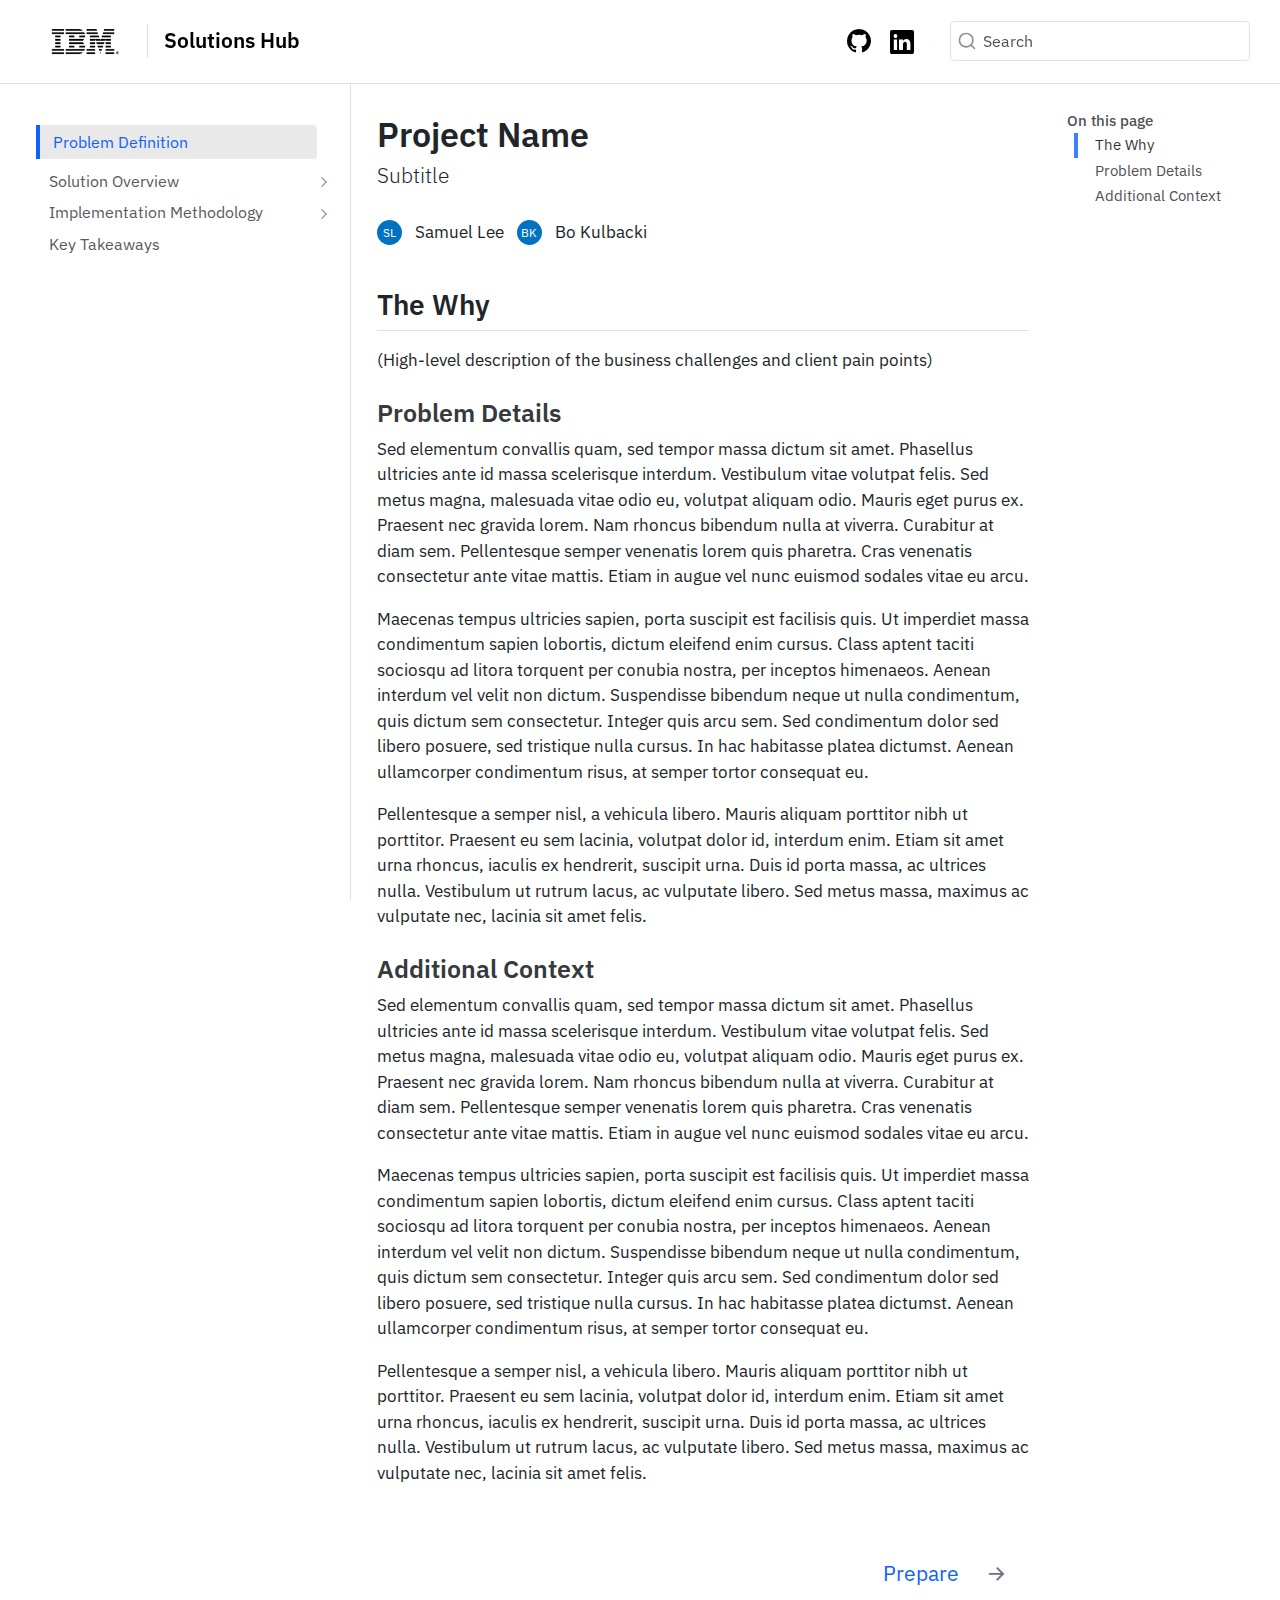
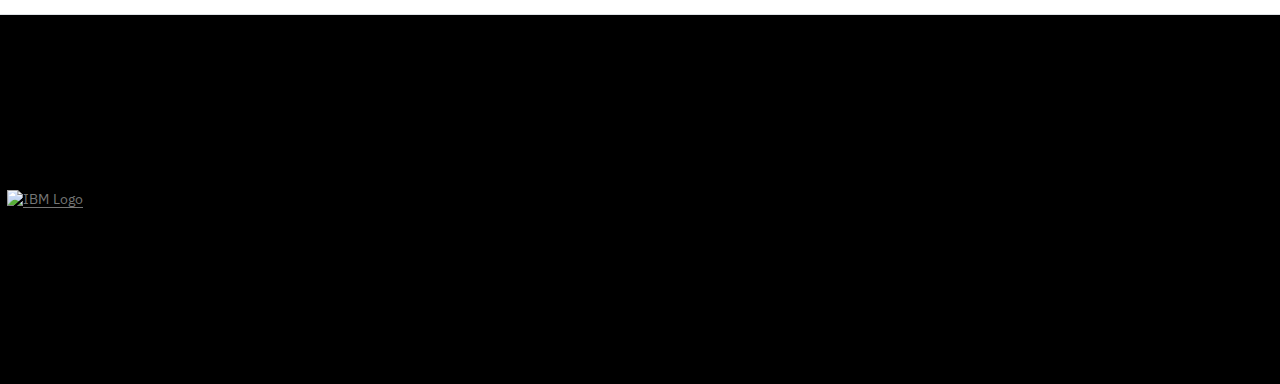
==== index.html @ 77ee931d "Initialize gh-pages" ====
<!DOCTYPE html>
<html xmlns="http://www.w3.org/1999/xhtml" lang="en" xml:lang="en"><head>

<meta charset="utf-8">
<meta name="generator" content="quarto-1.6.40">

<meta name="viewport" content="width=device-width, initial-scale=1.0, user-scalable=yes">


<title>Project Name – Solutions Hub</title>
<style>
code{white-space: pre-wrap;}
span.smallcaps{font-variant: small-caps;}
div.columns{display: flex; gap: min(4vw, 1.5em);}
div.column{flex: auto; overflow-x: auto;}
div.hanging-indent{margin-left: 1.5em; text-indent: -1.5em;}
ul.task-list{list-style: none;}
ul.task-list li input[type="checkbox"] {
  width: 0.8em;
  margin: 0 0.8em 0.2em -1em; /* quarto-specific, see https://github.com/quarto-dev/quarto-cli/issues/4556 */ 
  vertical-align: middle;
}
</style>


<script src="site_libs/quarto-nav/quarto-nav.js"></script>
<script src="site_libs/clipboard/clipboard.min.js"></script>
<script src="site_libs/quarto-search/autocomplete.umd.js"></script>
<script src="site_libs/quarto-search/fuse.min.js"></script>
<script src="site_libs/quarto-search/quarto-search.js"></script>
<meta name="quarto:offset" content="./">
<link href="./src/solution_overview/prepare.html" rel="next">
<link href="./images/bee.png" rel="icon" type="image/png">
<script src="site_libs/quarto-html/quarto.js"></script>
<script src="site_libs/quarto-html/popper.min.js"></script>
<script src="site_libs/quarto-html/tippy.umd.min.js"></script>
<script src="site_libs/quarto-html/anchor.min.js"></script>
<link href="site_libs/quarto-html/tippy.css" rel="stylesheet">
<link href="site_libs/quarto-html/quarto-syntax-highlighting-549806ee2085284f45b00abea8c6df48.css" rel="stylesheet" id="quarto-text-highlighting-styles">
<script src="site_libs/bootstrap/bootstrap.min.js"></script>
<link href="site_libs/bootstrap/bootstrap-icons.css" rel="stylesheet">
<link href="site_libs/bootstrap/bootstrap-24af2020e4147f07069e9e2e115d4586.min.css" rel="stylesheet" append-hash="true" id="quarto-bootstrap" data-mode="light">
<script id="quarto-search-options" type="application/json">{
  "location": "navbar",
  "copy-button": false,
  "collapse-after": 3,
  "panel-placement": "end",
  "type": "textbox",
  "limit": 50,
  "keyboard-shortcut": [
    "f",
    "/",
    "s"
  ],
  "show-item-context": true,
  "language": {
    "search-no-results-text": "No results",
    "search-matching-documents-text": "matching documents",
    "search-copy-link-title": "Copy link to search",
    "search-hide-matches-text": "Hide additional matches",
    "search-more-match-text": "more match in this document",
    "search-more-matches-text": "more matches in this document",
    "search-clear-button-title": "Clear",
    "search-text-placeholder": "Search",
    "search-detached-cancel-button-title": "Cancel",
    "search-submit-button-title": "Submit",
    "search-label": "Search"
  }
}</script>


</head>

<body class="nav-sidebar docked nav-fixed">

<div id="quarto-search-results"></div>
  <header id="quarto-header" class="headroom fixed-top">
    <nav class="navbar navbar-expand-lg " data-bs-theme="dark">
      <div class="navbar-container container-fluid">
      <div class="navbar-brand-container mx-auto">
    <a href="./index.html" class="navbar-brand navbar-brand-logo">
    <img src="./images/IBMlogo.png" alt="" class="navbar-logo">
    </a>
    <a class="navbar-brand" href="./index.html">
    <span class="navbar-title">Solutions Hub</span>
    </a>
  </div>
            <div id="quarto-search" class="" title="Search"></div>
          <button class="navbar-toggler" type="button" data-bs-toggle="collapse" data-bs-target="#navbarCollapse" aria-controls="navbarCollapse" role="menu" aria-expanded="false" aria-label="Toggle navigation" onclick="if (window.quartoToggleHeadroom) { window.quartoToggleHeadroom(); }">
  <span class="navbar-toggler-icon"></span>
</button>
          <div class="collapse navbar-collapse" id="navbarCollapse">
            <ul class="navbar-nav navbar-nav-scroll ms-auto">
  <li class="nav-item compact">
    <a class="nav-link" href="https://github.com/ibm-client-engineering"> <i class="bi bi-github" role="img">
</i> 
<span class="menu-text"></span></a>
  </li>  
  <li class="nav-item dropdown ">
    <a class="nav-link dropdown-toggle" href="#" id="nav-menu-bi-linkedin" role="link" data-bs-toggle="dropdown" aria-expanded="false">
      <i class="bi bi-linkedin" role="img">
</i> 
 <span class="menu-text"></span>
    </a>
    <ul class="dropdown-menu dropdown-menu-end" aria-labelledby="nav-menu-bi-linkedin">    
        <li>
    <a class="dropdown-item" href="http://linkedin.com/post">
 <span class="dropdown-text">Share on your LinkedIn</span></a>
  </li>  
        <li>
    <a class="dropdown-item" href="https://www.linkedin.com/company/ibm/">
 <span class="dropdown-text">IBM LinkedIn</span></a>
  </li>  
    </ul>
  </li>
</ul>
          </div> <!-- /navcollapse -->
            <div class="quarto-navbar-tools">
</div>
      </div> <!-- /container-fluid -->
    </nav>
  <nav class="quarto-secondary-nav">
    <div class="container-fluid d-flex">
      <button type="button" class="quarto-btn-toggle btn" data-bs-toggle="collapse" role="button" data-bs-target=".quarto-sidebar-collapse-item" aria-controls="quarto-sidebar" aria-expanded="false" aria-label="Toggle sidebar navigation" onclick="if (window.quartoToggleHeadroom) { window.quartoToggleHeadroom(); }">
        <i class="bi bi-layout-text-sidebar-reverse"></i>
      </button>
        <nav class="quarto-page-breadcrumbs" aria-label="breadcrumb"><ol class="breadcrumb"><li class="breadcrumb-item"><a href="./index.html">Problem Definition</a></li></ol></nav>
        <a class="flex-grow-1" role="navigation" data-bs-toggle="collapse" data-bs-target=".quarto-sidebar-collapse-item" aria-controls="quarto-sidebar" aria-expanded="false" aria-label="Toggle sidebar navigation" onclick="if (window.quartoToggleHeadroom) { window.quartoToggleHeadroom(); }">      
        </a>
    </div>
  </nav>
</header>
<!-- content -->
<div id="quarto-content" class="quarto-container page-columns page-rows-contents page-layout-article page-navbar">
<!-- sidebar -->
  <nav id="quarto-sidebar" class="sidebar collapse collapse-horizontal quarto-sidebar-collapse-item sidebar-navigation docked overflow-auto">
    <div class="sidebar-menu-container"> 
    <ul class="list-unstyled mt-1">
        <li class="sidebar-item">
  <div class="sidebar-item-container"> 
  <a href="./index.html" class="sidebar-item-text sidebar-link active">
 <span class="menu-text">Problem Definition</span></a>
  </div>
</li>
        <li class="sidebar-item sidebar-item-section">
      <div class="sidebar-item-container"> 
            <a class="sidebar-item-text sidebar-link text-start collapsed" data-bs-toggle="collapse" data-bs-target="#quarto-sidebar-section-1" role="navigation" aria-expanded="false">
 <span class="menu-text">Solution Overview</span></a>
          <a class="sidebar-item-toggle text-start collapsed" data-bs-toggle="collapse" data-bs-target="#quarto-sidebar-section-1" role="navigation" aria-expanded="false" aria-label="Toggle section">
            <i class="bi bi-chevron-right ms-2"></i>
          </a> 
      </div>
      <ul id="quarto-sidebar-section-1" class="collapse list-unstyled sidebar-section depth1 ">  
          <li class="sidebar-item">
  <div class="sidebar-item-container"> 
  <a href="./src/solution_overview/prepare.html" class="sidebar-item-text sidebar-link">
 <span class="menu-text">Prepare</span></a>
  </div>
</li>
          <li class="sidebar-item">
  <div class="sidebar-item-container"> 
  <a href="./src/solution_overview/environment.html" class="sidebar-item-text sidebar-link">
 <span class="menu-text">Environment</span></a>
  </div>
</li>
          <li class="sidebar-item">
  <div class="sidebar-item-container"> 
  <a href="./src/solution_overview/troubleshooting.html" class="sidebar-item-text sidebar-link">
 <span class="menu-text">Troubleshooting</span></a>
  </div>
</li>
      </ul>
  </li>
        <li class="sidebar-item sidebar-item-section">
      <div class="sidebar-item-container"> 
            <a class="sidebar-item-text sidebar-link text-start collapsed" data-bs-toggle="collapse" data-bs-target="#quarto-sidebar-section-2" role="navigation" aria-expanded="false">
 <span class="menu-text">Implementation Methodology</span></a>
          <a class="sidebar-item-toggle text-start collapsed" data-bs-toggle="collapse" data-bs-target="#quarto-sidebar-section-2" role="navigation" aria-expanded="false" aria-label="Toggle section">
            <i class="bi bi-chevron-right ms-2"></i>
          </a> 
      </div>
      <ul id="quarto-sidebar-section-2" class="collapse list-unstyled sidebar-section depth1 ">  
          <li class="sidebar-item">
  <div class="sidebar-item-container"> 
  <a href="./src/implementation_methodology/stepone-imp.html" class="sidebar-item-text sidebar-link">
 <span class="menu-text">Step One</span></a>
  </div>
</li>
          <li class="sidebar-item">
  <div class="sidebar-item-container"> 
  <a href="./src/implementation_methodology/steptwo-imp.html" class="sidebar-item-text sidebar-link">
 <span class="menu-text">Step Two</span></a>
  </div>
</li>
          <li class="sidebar-item">
  <div class="sidebar-item-container"> 
  <a href="./src/implementation_methodology/stepthree-imp.html" class="sidebar-item-text sidebar-link">
 <span class="menu-text">Step Three</span></a>
  </div>
</li>
      </ul>
  </li>
        <li class="sidebar-item">
  <div class="sidebar-item-container"> 
  <a href="./src/key-takeaway.html" class="sidebar-item-text sidebar-link">
 <span class="menu-text">Key Takeaways</span></a>
  </div>
</li>
    </ul>
    </div>
</nav>
<div id="quarto-sidebar-glass" class="quarto-sidebar-collapse-item" data-bs-toggle="collapse" data-bs-target=".quarto-sidebar-collapse-item"></div>
<!-- margin-sidebar -->
    <div id="quarto-margin-sidebar" class="sidebar margin-sidebar">
        <nav id="TOC" role="doc-toc" class="toc-active">
    <h2 id="toc-title">On this page</h2>
   
  <ul>
  <li><a href="#the-why" id="toc-the-why" class="nav-link active" data-scroll-target="#the-why">The Why</a>
  <ul class="collapse">
  <li><a href="#problem-details" id="toc-problem-details" class="nav-link" data-scroll-target="#problem-details">Problem Details</a></li>
  <li><a href="#additional-context" id="toc-additional-context" class="nav-link" data-scroll-target="#additional-context">Additional Context</a></li>
  </ul></li>
  </ul>
</nav>
    </div>
<!-- main -->
<main class="content" id="quarto-document-content">

<header id="title-block-header" class="quarto-title-block default">
<div class="quarto-title">
<h1 class="title">Project Name</h1>
<p class="subtitle lead">Subtitle</p>
</div>



<div class="quarto-title-meta">

    
  
    
  </div>
  


</header>


<span class="dot">SL</span>  Samuel Lee 
<span class="dot">BK</span>  Bo Kulbacki 
<p><br></p>
<section id="the-why" class="level2">
<h2 class="anchored" data-anchor-id="the-why">The Why</h2>
<p>(High-level description of the business challenges and client pain points)</p>
<section id="problem-details" class="level3">
<h3 class="anchored" data-anchor-id="problem-details">Problem Details</h3>
<p>Sed elementum convallis quam, sed tempor massa dictum sit amet. Phasellus ultricies ante id massa scelerisque interdum. Vestibulum vitae volutpat felis. Sed metus magna, malesuada vitae odio eu, volutpat aliquam odio. Mauris eget purus ex. Praesent nec gravida lorem. Nam rhoncus bibendum nulla at viverra. Curabitur at diam sem. Pellentesque semper venenatis lorem quis pharetra. Cras venenatis consectetur ante vitae mattis. Etiam in augue vel nunc euismod sodales vitae eu arcu.</p>
<p>Maecenas tempus ultricies sapien, porta suscipit est facilisis quis. Ut imperdiet massa condimentum sapien lobortis, dictum eleifend enim cursus. Class aptent taciti sociosqu ad litora torquent per conubia nostra, per inceptos himenaeos. Aenean interdum vel velit non dictum. Suspendisse bibendum neque ut nulla condimentum, quis dictum sem consectetur. Integer quis arcu sem. Sed condimentum dolor sed libero posuere, sed tristique nulla cursus. In hac habitasse platea dictumst. Aenean ullamcorper condimentum risus, at semper tortor consequat eu.</p>
<p>Pellentesque a semper nisl, a vehicula libero. Mauris aliquam porttitor nibh ut porttitor. Praesent eu sem lacinia, volutpat dolor id, interdum enim. Etiam sit amet urna rhoncus, iaculis ex hendrerit, suscipit urna. Duis id porta massa, ac ultrices nulla. Vestibulum ut rutrum lacus, ac vulputate libero. Sed metus massa, maximus ac vulputate nec, lacinia sit amet felis.</p>
</section>
<section id="additional-context" class="level3">
<h3 class="anchored" data-anchor-id="additional-context">Additional Context</h3>
<p>Sed elementum convallis quam, sed tempor massa dictum sit amet. Phasellus ultricies ante id massa scelerisque interdum. Vestibulum vitae volutpat felis. Sed metus magna, malesuada vitae odio eu, volutpat aliquam odio. Mauris eget purus ex. Praesent nec gravida lorem. Nam rhoncus bibendum nulla at viverra. Curabitur at diam sem. Pellentesque semper venenatis lorem quis pharetra. Cras venenatis consectetur ante vitae mattis. Etiam in augue vel nunc euismod sodales vitae eu arcu.</p>
<p>Maecenas tempus ultricies sapien, porta suscipit est facilisis quis. Ut imperdiet massa condimentum sapien lobortis, dictum eleifend enim cursus. Class aptent taciti sociosqu ad litora torquent per conubia nostra, per inceptos himenaeos. Aenean interdum vel velit non dictum. Suspendisse bibendum neque ut nulla condimentum, quis dictum sem consectetur. Integer quis arcu sem. Sed condimentum dolor sed libero posuere, sed tristique nulla cursus. In hac habitasse platea dictumst. Aenean ullamcorper condimentum risus, at semper tortor consequat eu.</p>
<p>Pellentesque a semper nisl, a vehicula libero. Mauris aliquam porttitor nibh ut porttitor. Praesent eu sem lacinia, volutpat dolor id, interdum enim. Etiam sit amet urna rhoncus, iaculis ex hendrerit, suscipit urna. Duis id porta massa, ac ultrices nulla. Vestibulum ut rutrum lacus, ac vulputate libero. Sed metus massa, maximus ac vulputate nec, lacinia sit amet felis.</p>


</section>
</section>

</main> <!-- /main -->
<script id="quarto-html-after-body" type="application/javascript">
window.document.addEventListener("DOMContentLoaded", function (event) {
  const toggleBodyColorMode = (bsSheetEl) => {
    const mode = bsSheetEl.getAttribute("data-mode");
    const bodyEl = window.document.querySelector("body");
    if (mode === "dark") {
      bodyEl.classList.add("quarto-dark");
      bodyEl.classList.remove("quarto-light");
    } else {
      bodyEl.classList.add("quarto-light");
      bodyEl.classList.remove("quarto-dark");
    }
  }
  const toggleBodyColorPrimary = () => {
    const bsSheetEl = window.document.querySelector("link#quarto-bootstrap");
    if (bsSheetEl) {
      toggleBodyColorMode(bsSheetEl);
    }
  }
  toggleBodyColorPrimary();  
  const icon = "";
  const anchorJS = new window.AnchorJS();
  anchorJS.options = {
    placement: 'right',
    icon: icon
  };
  anchorJS.add('.anchored');
  const isCodeAnnotation = (el) => {
    for (const clz of el.classList) {
      if (clz.startsWith('code-annotation-')) {                     
        return true;
      }
    }
    return false;
  }
  const onCopySuccess = function(e) {
    // button target
    const button = e.trigger;
    // don't keep focus
    button.blur();
    // flash "checked"
    button.classList.add('code-copy-button-checked');
    var currentTitle = button.getAttribute("title");
    button.setAttribute("title", "Copied!");
    let tooltip;
    if (window.bootstrap) {
      button.setAttribute("data-bs-toggle", "tooltip");
      button.setAttribute("data-bs-placement", "left");
      button.setAttribute("data-bs-title", "Copied!");
      tooltip = new bootstrap.Tooltip(button, 
        { trigger: "manual", 
          customClass: "code-copy-button-tooltip",
          offset: [0, -8]});
      tooltip.show();    
    }
    setTimeout(function() {
      if (tooltip) {
        tooltip.hide();
        button.removeAttribute("data-bs-title");
        button.removeAttribute("data-bs-toggle");
        button.removeAttribute("data-bs-placement");
      }
      button.setAttribute("title", currentTitle);
      button.classList.remove('code-copy-button-checked');
    }, 1000);
    // clear code selection
    e.clearSelection();
  }
  const getTextToCopy = function(trigger) {
      const codeEl = trigger.previousElementSibling.cloneNode(true);
      for (const childEl of codeEl.children) {
        if (isCodeAnnotation(childEl)) {
          childEl.remove();
        }
      }
      return codeEl.innerText;
  }
  const clipboard = new window.ClipboardJS('.code-copy-button:not([data-in-quarto-modal])', {
    text: getTextToCopy
  });
  clipboard.on('success', onCopySuccess);
  if (window.document.getElementById('quarto-embedded-source-code-modal')) {
    const clipboardModal = new window.ClipboardJS('.code-copy-button[data-in-quarto-modal]', {
      text: getTextToCopy,
      container: window.document.getElementById('quarto-embedded-source-code-modal')
    });
    clipboardModal.on('success', onCopySuccess);
  }
    var localhostRegex = new RegExp(/^(?:http|https):\/\/localhost\:?[0-9]*\//);
    var mailtoRegex = new RegExp(/^mailto:/);
      var filterRegex = new RegExp("https:\/\/ibm-client-engineering\.github\.io\/solution-template-quarto\/");
    var isInternal = (href) => {
        return filterRegex.test(href) || localhostRegex.test(href) || mailtoRegex.test(href);
    }
    // Inspect non-navigation links and adorn them if external
 	var links = window.document.querySelectorAll('a[href]:not(.nav-link):not(.navbar-brand):not(.toc-action):not(.sidebar-link):not(.sidebar-item-toggle):not(.pagination-link):not(.no-external):not([aria-hidden]):not(.dropdown-item):not(.quarto-navigation-tool):not(.about-link)');
    for (var i=0; i<links.length; i++) {
      const link = links[i];
      if (!isInternal(link.href)) {
        // undo the damage that might have been done by quarto-nav.js in the case of
        // links that we want to consider external
        if (link.dataset.originalHref !== undefined) {
          link.href = link.dataset.originalHref;
        }
      }
    }
  function tippyHover(el, contentFn, onTriggerFn, onUntriggerFn) {
    const config = {
      allowHTML: true,
      maxWidth: 500,
      delay: 100,
      arrow: false,
      appendTo: function(el) {
          return el.parentElement;
      },
      interactive: true,
      interactiveBorder: 10,
      theme: 'quarto',
      placement: 'bottom-start',
    };
    if (contentFn) {
      config.content = contentFn;
    }
    if (onTriggerFn) {
      config.onTrigger = onTriggerFn;
    }
    if (onUntriggerFn) {
      config.onUntrigger = onUntriggerFn;
    }
    window.tippy(el, config); 
  }
  const noterefs = window.document.querySelectorAll('a[role="doc-noteref"]');
  for (var i=0; i<noterefs.length; i++) {
    const ref = noterefs[i];
    tippyHover(ref, function() {
      // use id or data attribute instead here
      let href = ref.getAttribute('data-footnote-href') || ref.getAttribute('href');
      try { href = new URL(href).hash; } catch {}
      const id = href.replace(/^#\/?/, "");
      const note = window.document.getElementById(id);
      if (note) {
        return note.innerHTML;
      } else {
        return "";
      }
    });
  }
  const xrefs = window.document.querySelectorAll('a.quarto-xref');
  const processXRef = (id, note) => {
    // Strip column container classes
    const stripColumnClz = (el) => {
      el.classList.remove("page-full", "page-columns");
      if (el.children) {
        for (const child of el.children) {
          stripColumnClz(child);
        }
      }
    }
    stripColumnClz(note)
    if (id === null || id.startsWith('sec-')) {
      // Special case sections, only their first couple elements
      const container = document.createElement("div");
      if (note.children && note.children.length > 2) {
        container.appendChild(note.children[0].cloneNode(true));
        for (let i = 1; i < note.children.length; i++) {
          const child = note.children[i];
          if (child.tagName === "P" && child.innerText === "") {
            continue;
          } else {
            container.appendChild(child.cloneNode(true));
            break;
          }
        }
        if (window.Quarto?.typesetMath) {
          window.Quarto.typesetMath(container);
        }
        return container.innerHTML
      } else {
        if (window.Quarto?.typesetMath) {
          window.Quarto.typesetMath(note);
        }
        return note.innerHTML;
      }
    } else {
      // Remove any anchor links if they are present
      const anchorLink = note.querySelector('a.anchorjs-link');
      if (anchorLink) {
        anchorLink.remove();
      }
      if (window.Quarto?.typesetMath) {
        window.Quarto.typesetMath(note);
      }
      if (note.classList.contains("callout")) {
        return note.outerHTML;
      } else {
        return note.innerHTML;
      }
    }
  }
  for (var i=0; i<xrefs.length; i++) {
    const xref = xrefs[i];
    tippyHover(xref, undefined, function(instance) {
      instance.disable();
      let url = xref.getAttribute('href');
      let hash = undefined; 
      if (url.startsWith('#')) {
        hash = url;
      } else {
        try { hash = new URL(url).hash; } catch {}
      }
      if (hash) {
        const id = hash.replace(/^#\/?/, "");
        const note = window.document.getElementById(id);
        if (note !== null) {
          try {
            const html = processXRef(id, note.cloneNode(true));
            instance.setContent(html);
          } finally {
            instance.enable();
            instance.show();
          }
        } else {
          // See if we can fetch this
          fetch(url.split('#')[0])
          .then(res => res.text())
          .then(html => {
            const parser = new DOMParser();
            const htmlDoc = parser.parseFromString(html, "text/html");
            const note = htmlDoc.getElementById(id);
            if (note !== null) {
              const html = processXRef(id, note);
              instance.setContent(html);
            } 
          }).finally(() => {
            instance.enable();
            instance.show();
          });
        }
      } else {
        // See if we can fetch a full url (with no hash to target)
        // This is a special case and we should probably do some content thinning / targeting
        fetch(url)
        .then(res => res.text())
        .then(html => {
          const parser = new DOMParser();
          const htmlDoc = parser.parseFromString(html, "text/html");
          const note = htmlDoc.querySelector('main.content');
          if (note !== null) {
            // This should only happen for chapter cross references
            // (since there is no id in the URL)
            // remove the first header
            if (note.children.length > 0 && note.children[0].tagName === "HEADER") {
              note.children[0].remove();
            }
            const html = processXRef(null, note);
            instance.setContent(html);
          } 
        }).finally(() => {
          instance.enable();
          instance.show();
        });
      }
    }, function(instance) {
    });
  }
      let selectedAnnoteEl;
      const selectorForAnnotation = ( cell, annotation) => {
        let cellAttr = 'data-code-cell="' + cell + '"';
        let lineAttr = 'data-code-annotation="' +  annotation + '"';
        const selector = 'span[' + cellAttr + '][' + lineAttr + ']';
        return selector;
      }
      const selectCodeLines = (annoteEl) => {
        const doc = window.document;
        const targetCell = annoteEl.getAttribute("data-target-cell");
        const targetAnnotation = annoteEl.getAttribute("data-target-annotation");
        const annoteSpan = window.document.querySelector(selectorForAnnotation(targetCell, targetAnnotation));
        const lines = annoteSpan.getAttribute("data-code-lines").split(",");
        const lineIds = lines.map((line) => {
          return targetCell + "-" + line;
        })
        let top = null;
        let height = null;
        let parent = null;
        if (lineIds.length > 0) {
            //compute the position of the single el (top and bottom and make a div)
            const el = window.document.getElementById(lineIds[0]);
            top = el.offsetTop;
            height = el.offsetHeight;
            parent = el.parentElement.parentElement;
          if (lineIds.length > 1) {
            const lastEl = window.document.getElementById(lineIds[lineIds.length - 1]);
            const bottom = lastEl.offsetTop + lastEl.offsetHeight;
            height = bottom - top;
          }
          if (top !== null && height !== null && parent !== null) {
            // cook up a div (if necessary) and position it 
            let div = window.document.getElementById("code-annotation-line-highlight");
            if (div === null) {
              div = window.document.createElement("div");
              div.setAttribute("id", "code-annotation-line-highlight");
              div.style.position = 'absolute';
              parent.appendChild(div);
            }
            div.style.top = top - 2 + "px";
            div.style.height = height + 4 + "px";
            div.style.left = 0;
            let gutterDiv = window.document.getElementById("code-annotation-line-highlight-gutter");
            if (gutterDiv === null) {
              gutterDiv = window.document.createElement("div");
              gutterDiv.setAttribute("id", "code-annotation-line-highlight-gutter");
              gutterDiv.style.position = 'absolute';
              const codeCell = window.document.getElementById(targetCell);
              const gutter = codeCell.querySelector('.code-annotation-gutter');
              gutter.appendChild(gutterDiv);
            }
            gutterDiv.style.top = top - 2 + "px";
            gutterDiv.style.height = height + 4 + "px";
          }
          selectedAnnoteEl = annoteEl;
        }
      };
      const unselectCodeLines = () => {
        const elementsIds = ["code-annotation-line-highlight", "code-annotation-line-highlight-gutter"];
        elementsIds.forEach((elId) => {
          const div = window.document.getElementById(elId);
          if (div) {
            div.remove();
          }
        });
        selectedAnnoteEl = undefined;
      };
        // Handle positioning of the toggle
    window.addEventListener(
      "resize",
      throttle(() => {
        elRect = undefined;
        if (selectedAnnoteEl) {
          selectCodeLines(selectedAnnoteEl);
        }
      }, 10)
    );
    function throttle(fn, ms) {
    let throttle = false;
    let timer;
      return (...args) => {
        if(!throttle) { // first call gets through
            fn.apply(this, args);
            throttle = true;
        } else { // all the others get throttled
            if(timer) clearTimeout(timer); // cancel #2
            timer = setTimeout(() => {
              fn.apply(this, args);
              timer = throttle = false;
            }, ms);
        }
      };
    }
      // Attach click handler to the DT
      const annoteDls = window.document.querySelectorAll('dt[data-target-cell]');
      for (const annoteDlNode of annoteDls) {
        annoteDlNode.addEventListener('click', (event) => {
          const clickedEl = event.target;
          if (clickedEl !== selectedAnnoteEl) {
            unselectCodeLines();
            const activeEl = window.document.querySelector('dt[data-target-cell].code-annotation-active');
            if (activeEl) {
              activeEl.classList.remove('code-annotation-active');
            }
            selectCodeLines(clickedEl);
            clickedEl.classList.add('code-annotation-active');
          } else {
            // Unselect the line
            unselectCodeLines();
            clickedEl.classList.remove('code-annotation-active');
          }
        });
      }
  const findCites = (el) => {
    const parentEl = el.parentElement;
    if (parentEl) {
      const cites = parentEl.dataset.cites;
      if (cites) {
        return {
          el,
          cites: cites.split(' ')
        };
      } else {
        return findCites(el.parentElement)
      }
    } else {
      return undefined;
    }
  };
  var bibliorefs = window.document.querySelectorAll('a[role="doc-biblioref"]');
  for (var i=0; i<bibliorefs.length; i++) {
    const ref = bibliorefs[i];
    const citeInfo = findCites(ref);
    if (citeInfo) {
      tippyHover(citeInfo.el, function() {
        var popup = window.document.createElement('div');
        citeInfo.cites.forEach(function(cite) {
          var citeDiv = window.document.createElement('div');
          citeDiv.classList.add('hanging-indent');
          citeDiv.classList.add('csl-entry');
          var biblioDiv = window.document.getElementById('ref-' + cite);
          if (biblioDiv) {
            citeDiv.innerHTML = biblioDiv.innerHTML;
          }
          popup.appendChild(citeDiv);
        });
        return popup.innerHTML;
      });
    }
  }
});
</script>
<nav class="page-navigation">
  <div class="nav-page nav-page-previous">
  </div>
  <div class="nav-page nav-page-next">
      <a href="./src/solution_overview/prepare.html" class="pagination-link" aria-label="Prepare">
        <span class="nav-page-text">Prepare</span> <i class="bi bi-arrow-right-short"></i>
      </a>
  </div>
</nav>
</div> <!-- /content -->
<footer class="footer">
  <div class="nav-footer">
    <div class="nav-footer-left">
<div class="listitem">
<a href="https://ibm.com" rel="noopener noreferrer" class="footerLogo"><img src="https://www.ibm.com/brand/experience-guides/developer/8f4e3cc2b5d52354a6d43c8edba1e3c9/02_8-bar-reverse.svg" alt="IBM Logo" class="footer__logo themedComponent_node_modules-@docusaurus-theme-common-lib-components-ThemedComponent-styles-module themedComponent--light_node_modules-@docusaurus-theme-common-lib-components-ThemedComponent-styles-module" width="250" height="250"></a>
</div>
</div>   
    <div class="nav-footer-center">
      &nbsp;
    </div>
    <div class="nav-footer-right">
      &nbsp;
    </div>
  </div>
</footer>




</body></html>
---- site_libs/quarto-html/tippy.css ----
.tippy-box[data-animation=fade][data-state=hidden]{opacity:0}[data-tippy-root]{max-width:calc(100vw - 10px)}.tippy-box{position:relative;background-color:#333;color:#fff;border-radius:4px;font-size:14px;line-height:1.4;white-space:normal;outline:0;transition-property:transform,visibility,opacity}.tippy-box[data-placement^=top]>.tippy-arrow{bottom:0}.tippy-box[data-placement^=top]>.tippy-arrow:before{bottom:-7px;left:0;border-width:8px 8px 0;border-top-color:initial;transform-origin:center top}.tippy-box[data-placement^=bottom]>.tippy-arrow{top:0}.tippy-box[data-placement^=bottom]>.tippy-arrow:before{top:-7px;left:0;border-width:0 8px 8px;border-bottom-color:initial;transform-origin:center bottom}.tippy-box[data-placement^=left]>.tippy-arrow{right:0}.tippy-box[data-placement^=left]>.tippy-arrow:before{border-width:8px 0 8px 8px;border-left-color:initial;right:-7px;transform-origin:center left}.tippy-box[data-placement^=right]>.tippy-arrow{left:0}.tippy-box[data-placement^=right]>.tippy-arrow:before{left:-7px;border-width:8px 8px 8px 0;border-right-color:initial;transform-origin:center right}.tippy-box[data-inertia][data-state=visible]{transition-timing-function:cubic-bezier(.54,1.5,.38,1.11)}.tippy-arrow{width:16px;height:16px;color:#333}.tippy-arrow:before{content:"";position:absolute;border-color:transparent;border-style:solid}.tippy-content{position:relative;padding:5px 9px;z-index:1}
---- site_libs/quarto-html/quarto-syntax-highlighting-549806ee2085284f45b00abea8c6df48.css ----
/* quarto syntax highlight colors */
:root {
  --quarto-hl-ot-color: #003B4F;
  --quarto-hl-at-color: #657422;
  --quarto-hl-ss-color: #20794D;
  --quarto-hl-an-color: #5E5E5E;
  --quarto-hl-fu-color: #4758AB;
  --quarto-hl-st-color: #20794D;
  --quarto-hl-cf-color: #003B4F;
  --quarto-hl-op-color: #5E5E5E;
  --quarto-hl-er-color: #AD0000;
  --quarto-hl-bn-color: #AD0000;
  --quarto-hl-al-color: #AD0000;
  --quarto-hl-va-color: #111111;
  --quarto-hl-bu-color: inherit;
  --quarto-hl-ex-color: inherit;
  --quarto-hl-pp-color: #AD0000;
  --quarto-hl-in-color: #5E5E5E;
  --quarto-hl-vs-color: #20794D;
  --quarto-hl-wa-color: #5E5E5E;
  --quarto-hl-do-color: #5E5E5E;
  --quarto-hl-im-color: #00769E;
  --quarto-hl-ch-color: #20794D;
  --quarto-hl-dt-color: #AD0000;
  --quarto-hl-fl-color: #AD0000;
  --quarto-hl-co-color: #5E5E5E;
  --quarto-hl-cv-color: #5E5E5E;
  --quarto-hl-cn-color: #8f5902;
  --quarto-hl-sc-color: #5E5E5E;
  --quarto-hl-dv-color: #AD0000;
  --quarto-hl-kw-color: #003B4F;
}

/* other quarto variables */
:root {
  --quarto-font-monospace: SFMono-Regular, Menlo, Monaco, Consolas, "Liberation Mono", "Courier New", monospace;
}

pre > code.sourceCode > span {
  color: #003B4F;
}

code span {
  color: #003B4F;
}

code.sourceCode > span {
  color: #003B4F;
}

div.sourceCode,
div.sourceCode pre.sourceCode {
  color: #003B4F;
}

code span.ot {
  color: #003B4F;
  font-style: inherit;
}

code span.at {
  color: #657422;
  font-style: inherit;
}

code span.ss {
  color: #20794D;
  font-style: inherit;
}

code span.an {
  color: #5E5E5E;
  font-style: inherit;
}

code span.fu {
  color: #4758AB;
  font-style: inherit;
}

code span.st {
  color: #20794D;
  font-style: inherit;
}

code span.cf {
  color: #003B4F;
  font-weight: bold;
  font-style: inherit;
}

code span.op {
  color: #5E5E5E;
  font-style: inherit;
}

code span.er {
  color: #AD0000;
  font-style: inherit;
}

code span.bn {
  color: #AD0000;
  font-style: inherit;
}

code span.al {
  color: #AD0000;
  font-style: inherit;
}

code span.va {
  color: #111111;
  font-style: inherit;
}

code span.bu {
  font-style: inherit;
}

code span.ex {
  font-style: inherit;
}

code span.pp {
  color: #AD0000;
  font-style: inherit;
}

code span.in {
  color: #5E5E5E;
  font-style: inherit;
}

code span.vs {
  color: #20794D;
  font-style: inherit;
}

code span.wa {
  color: #5E5E5E;
  font-style: italic;
}

code span.do {
  color: #5E5E5E;
  font-style: italic;
}

code span.im {
  color: #00769E;
  font-style: inherit;
}

code span.ch {
  color: #20794D;
  font-style: inherit;
}

code span.dt {
  color: #AD0000;
  font-style: inherit;
}

code span.fl {
  color: #AD0000;
  font-style: inherit;
}

code span.co {
  color: #5E5E5E;
  font-style: inherit;
}

code span.cv {
  color: #5E5E5E;
  font-style: italic;
}

code span.cn {
  color: #8f5902;
  font-style: inherit;
}

code span.sc {
  color: #5E5E5E;
  font-style: inherit;
}

code span.dv {
  color: #AD0000;
  font-style: inherit;
}

code span.kw {
  color: #003B4F;
  font-weight: bold;
  font-style: inherit;
}

.prevent-inlining {
  content: "</";
}

/*# sourceMappingURL=ae99138f4fbc2fb4c9f5e5cd69c22459.css.map */
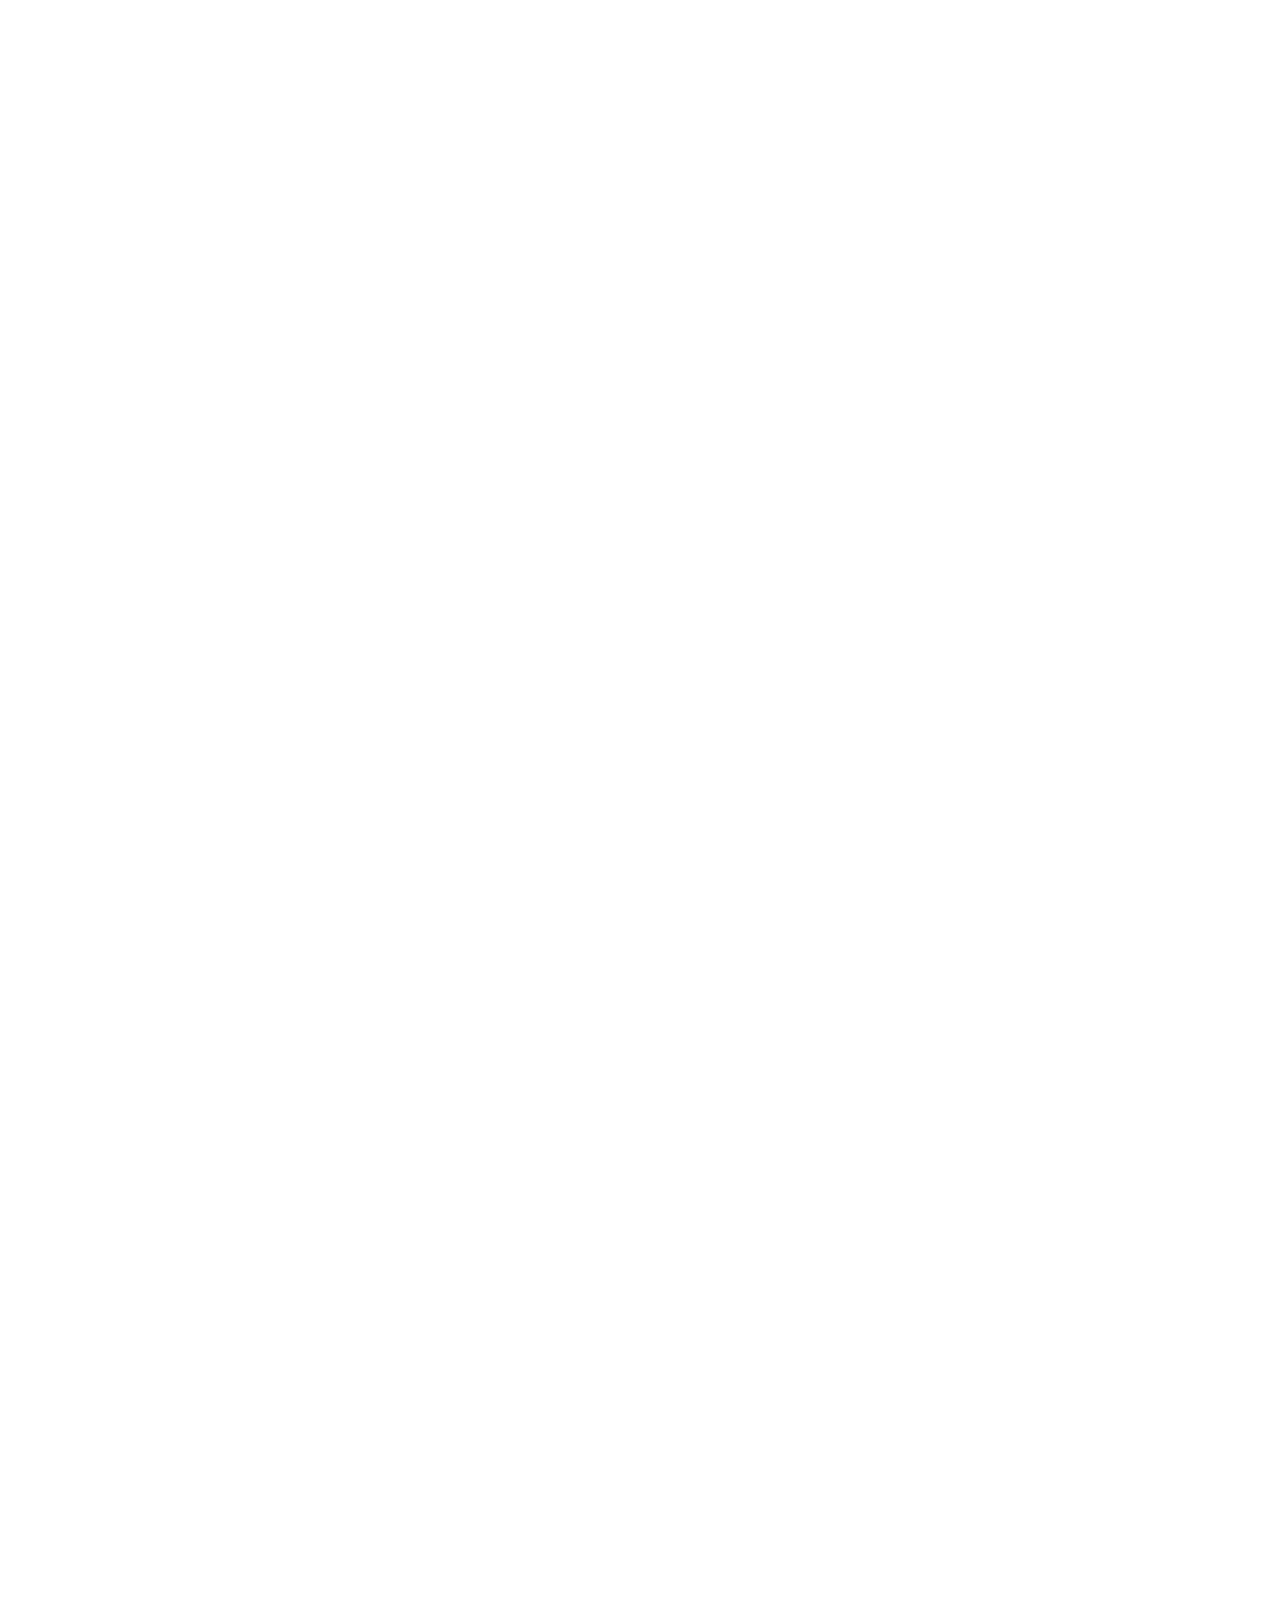
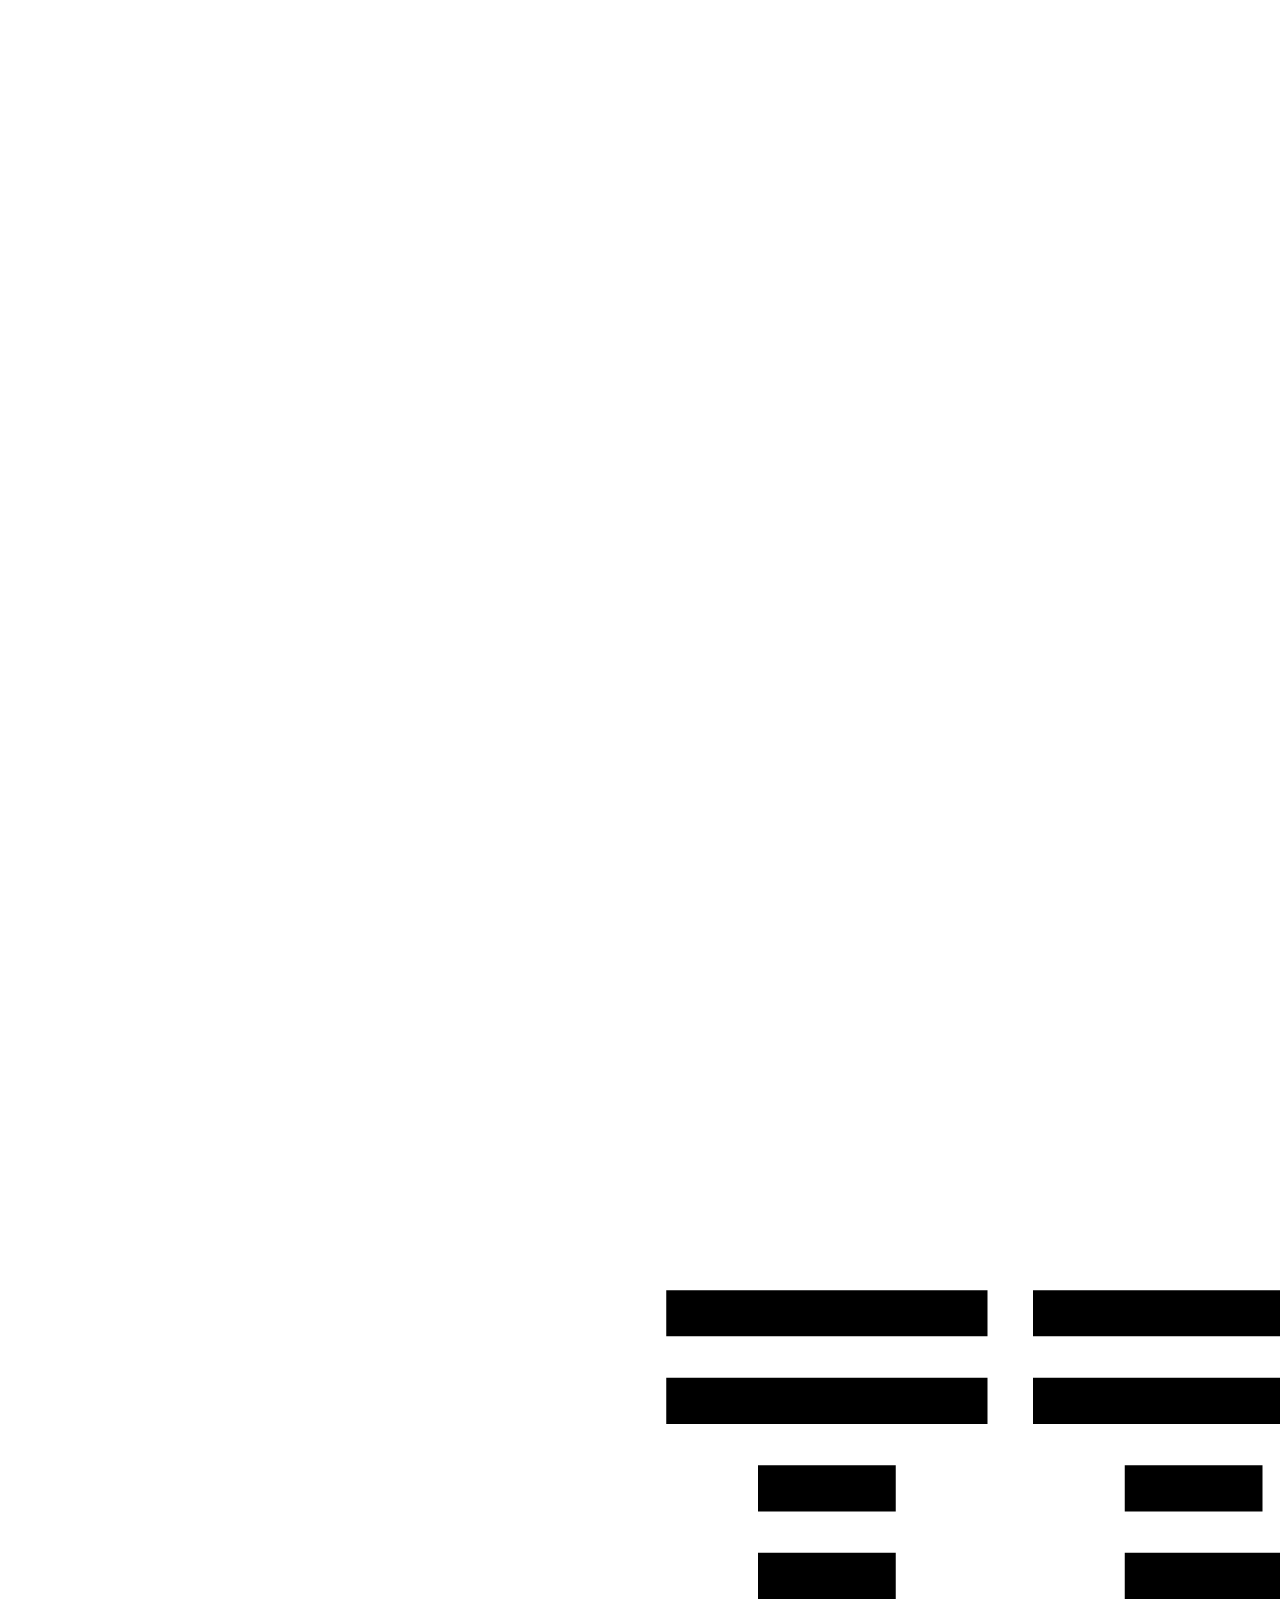
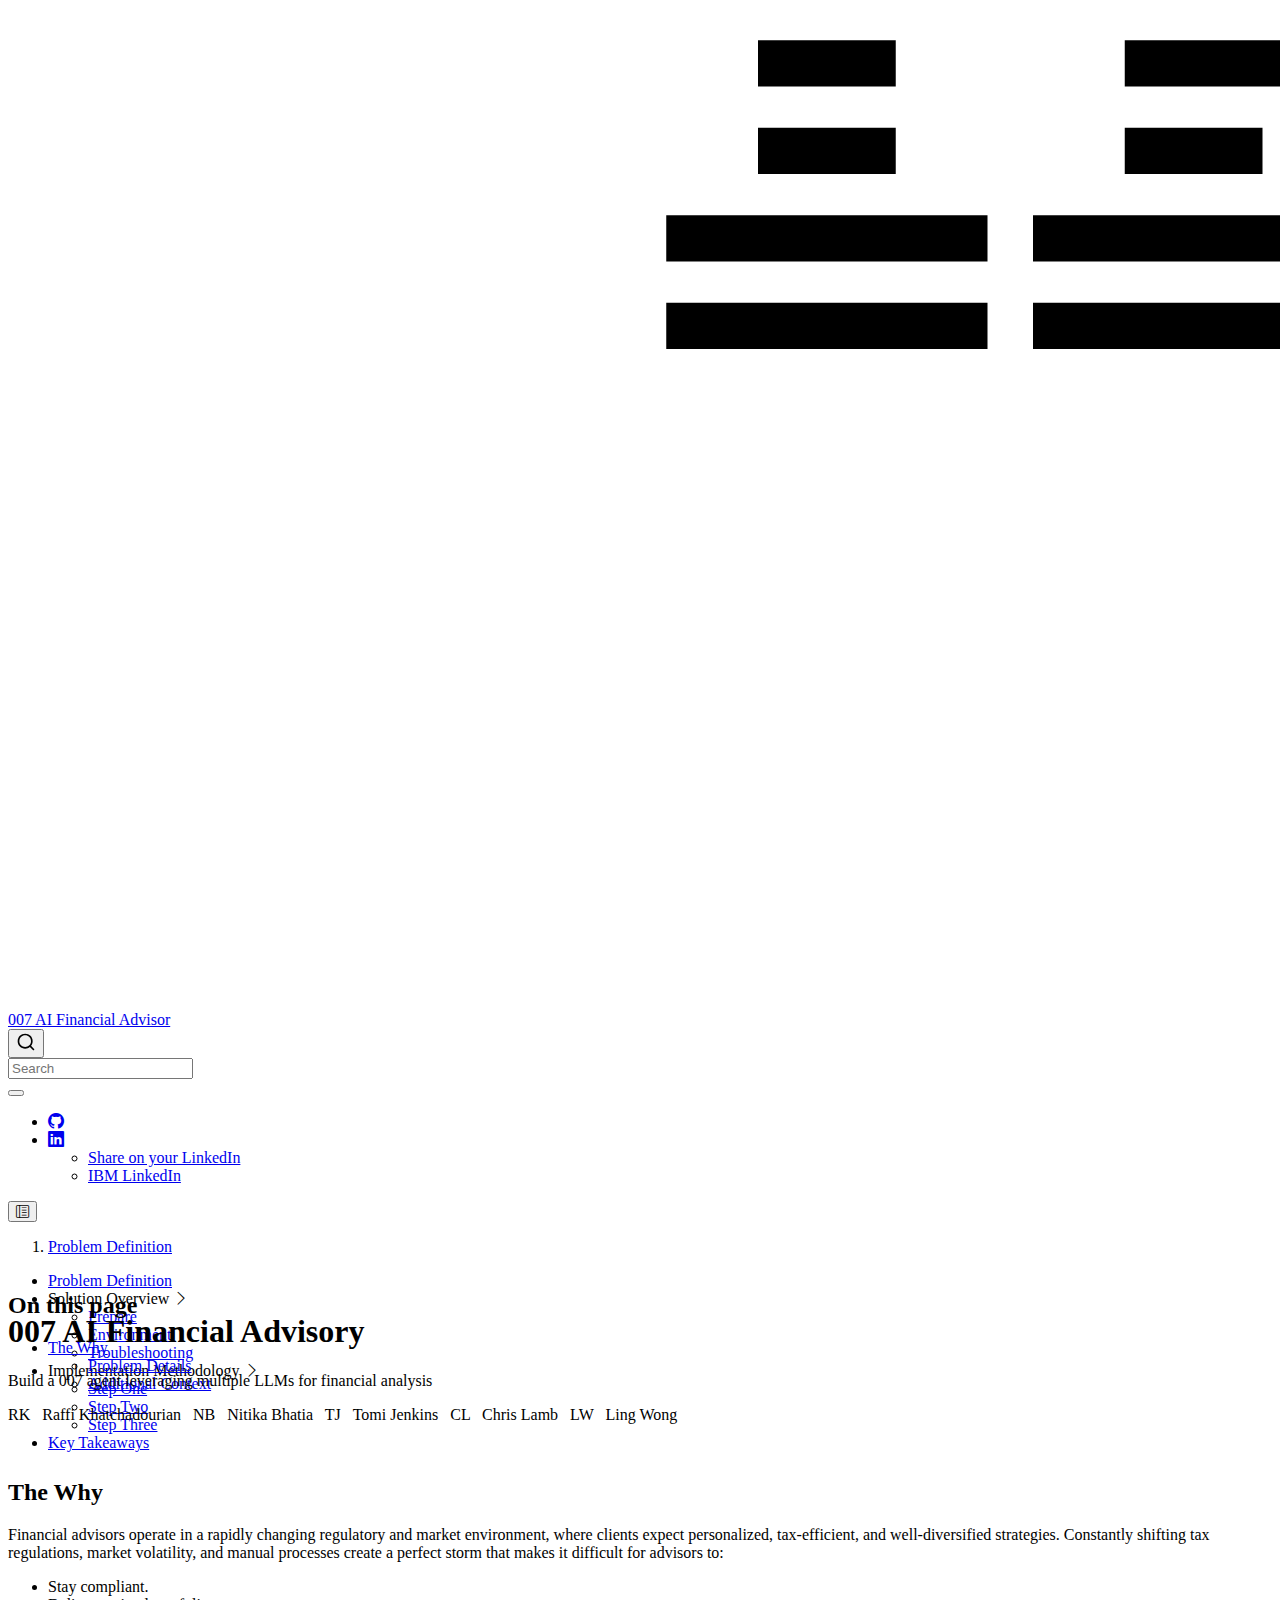
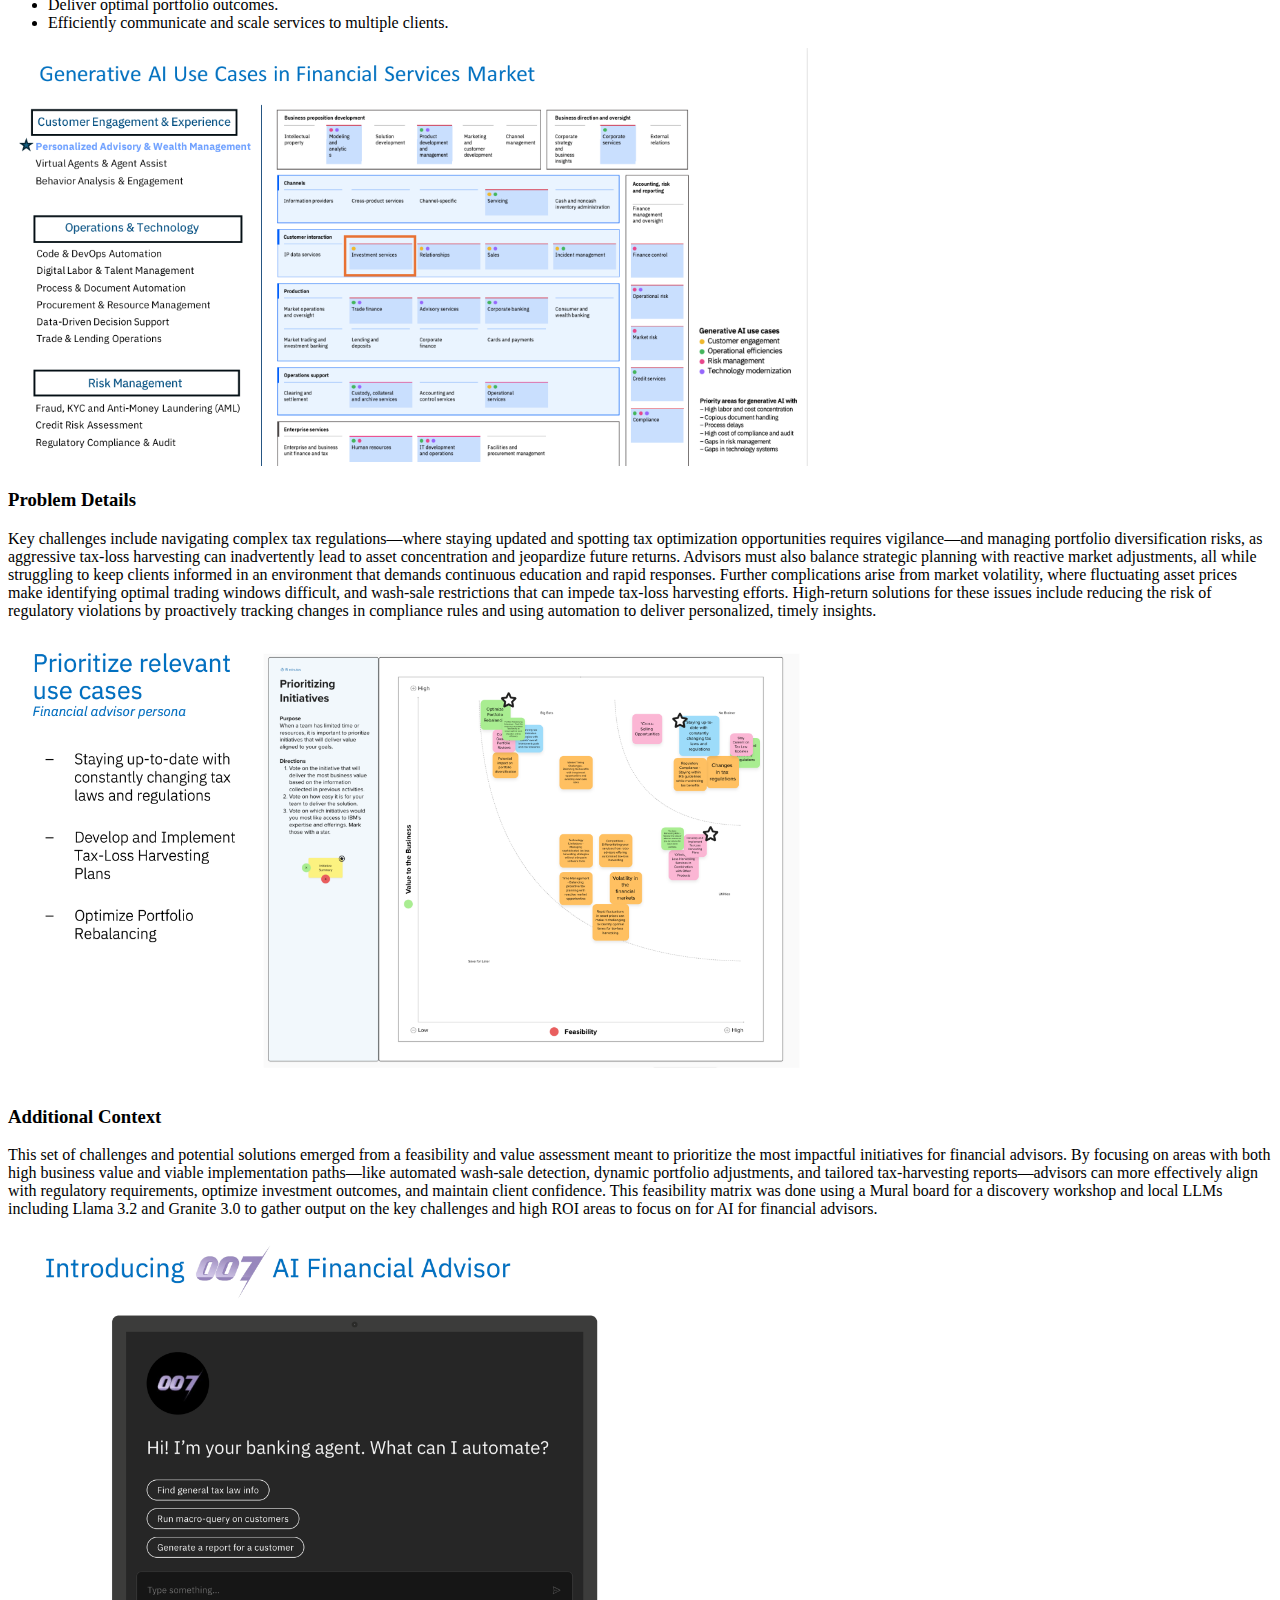
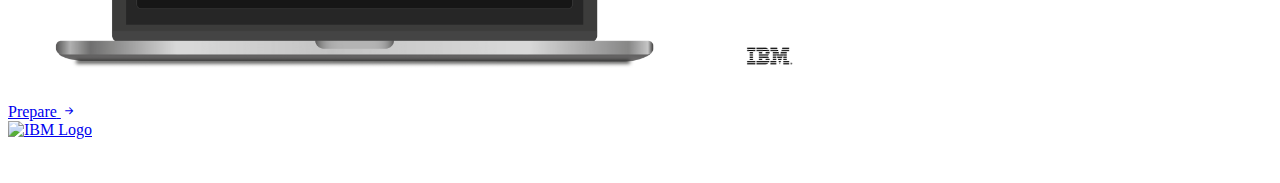
==== commit 5a58de5e: "Built site for gh-pages" ====
--- a/index.html
+++ b/index.html
@@ -7,7 +7,7 @@
 <meta name="viewport" content="width=device-width, initial-scale=1.0, user-scalable=yes">
 
 
-<title>Project Name – Solutions Hub</title>
+<title>007 AI Financial Advisory – 007 AI Financial Advisor</title>
 <style>
 code{white-space: pre-wrap;}
 span.smallcaps{font-variant: small-caps;}
@@ -39,7 +39,7 @@
 <link href="site_libs/quarto-html/quarto-syntax-highlighting-549806ee2085284f45b00abea8c6df48.css" rel="stylesheet" id="quarto-text-highlighting-styles">
 <script src="site_libs/bootstrap/bootstrap.min.js"></script>
 <link href="site_libs/bootstrap/bootstrap-icons.css" rel="stylesheet">
-<link href="site_libs/bootstrap/bootstrap-24af2020e4147f07069e9e2e115d4586.min.css" rel="stylesheet" append-hash="true" id="quarto-bootstrap" data-mode="light">
+<link href="site_libs/bootstrap/bootstrap-e8bcf64876ec7cad2f78e58d541fd4f4.min.css" rel="stylesheet" append-hash="true" id="quarto-bootstrap" data-mode="light">
 <script id="quarto-search-options" type="application/json">{
   "location": "navbar",
   "copy-button": false,
@@ -82,7 +82,7 @@
     <img src="./images/IBMlogo.png" alt="" class="navbar-logo">
     </a>
     <a class="navbar-brand" href="./index.html">
-    <span class="navbar-title">Solutions Hub</span>
+    <span class="navbar-title">007 AI Financial Advisor</span>
     </a>
   </div>
             <div id="quarto-search" class="" title="Search"></div>
@@ -92,7 +92,7 @@
           <div class="collapse navbar-collapse" id="navbarCollapse">
             <ul class="navbar-nav navbar-nav-scroll ms-auto">
   <li class="nav-item compact">
-    <a class="nav-link" href="https://github.com/ibm-client-engineering"> <i class="bi bi-github" role="img">
+    <a class="nav-link" href="https://github.com/ibm-client-engineering/007-AI-Financial-Advisor"> <i class="bi bi-github" role="img">
 </i> 
 <span class="menu-text"></span></a>
   </li>  
@@ -229,8 +229,8 @@
 
 <header id="title-block-header" class="quarto-title-block default">
 <div class="quarto-title">
-<h1 class="title">Project Name</h1>
-<p class="subtitle lead">Subtitle</p>
+<h1 class="title">007 AI Financial Advisory</h1>
+<p class="subtitle lead">Build a 007 agent leveraging multiple LLMs for financial analysis</p>
 </div>
 
 
@@ -247,23 +247,30 @@
 </header>
 
 
-<span class="dot">SL</span>  Samuel Lee 
-<span class="dot">BK</span>  Bo Kulbacki 
+<span class="dot">RK</span>  Raffi Khatchadourian 
+<span class="dot">NB</span>  Nitika Bhatia 
+<span class="dot">TJ</span>  Tomi Jenkins 
+<span class="dot">CL</span>  Chris Lamb 
+<span class="dot">LW</span>  Ling Wong 
 <p><br></p>
 <section id="the-why" class="level2">
 <h2 class="anchored" data-anchor-id="the-why">The Why</h2>
-<p>(High-level description of the business challenges and client pain points)</p>
+<p>Financial advisors operate in a rapidly changing regulatory and market environment, where clients expect personalized, tax-efficient, and well-diversified strategies. Constantly shifting tax regulations, market volatility, and manual processes create a perfect storm that makes it difficult for advisors to:</p>
+<ul>
+<li>Stay compliant.</li>
+<li>Deliver optimal portfolio outcomes.</li>
+<li>Efficiently communicate and scale services to multiple clients.</li>
+</ul>
+<p><img src="./images/007/GenAI_Use_Cases.png" alt="Diagram" width="800"></p>
 <section id="problem-details" class="level3">
 <h3 class="anchored" data-anchor-id="problem-details">Problem Details</h3>
-<p>Sed elementum convallis quam, sed tempor massa dictum sit amet. Phasellus ultricies ante id massa scelerisque interdum. Vestibulum vitae volutpat felis. Sed metus magna, malesuada vitae odio eu, volutpat aliquam odio. Mauris eget purus ex. Praesent nec gravida lorem. Nam rhoncus bibendum nulla at viverra. Curabitur at diam sem. Pellentesque semper venenatis lorem quis pharetra. Cras venenatis consectetur ante vitae mattis. Etiam in augue vel nunc euismod sodales vitae eu arcu.</p>
-<p>Maecenas tempus ultricies sapien, porta suscipit est facilisis quis. Ut imperdiet massa condimentum sapien lobortis, dictum eleifend enim cursus. Class aptent taciti sociosqu ad litora torquent per conubia nostra, per inceptos himenaeos. Aenean interdum vel velit non dictum. Suspendisse bibendum neque ut nulla condimentum, quis dictum sem consectetur. Integer quis arcu sem. Sed condimentum dolor sed libero posuere, sed tristique nulla cursus. In hac habitasse platea dictumst. Aenean ullamcorper condimentum risus, at semper tortor consequat eu.</p>
-<p>Pellentesque a semper nisl, a vehicula libero. Mauris aliquam porttitor nibh ut porttitor. Praesent eu sem lacinia, volutpat dolor id, interdum enim. Etiam sit amet urna rhoncus, iaculis ex hendrerit, suscipit urna. Duis id porta massa, ac ultrices nulla. Vestibulum ut rutrum lacus, ac vulputate libero. Sed metus massa, maximus ac vulputate nec, lacinia sit amet felis.</p>
+<p>Key challenges include navigating complex tax regulations—where staying updated and spotting tax optimization opportunities requires vigilance—and managing portfolio diversification risks, as aggressive tax-loss harvesting can inadvertently lead to asset concentration and jeopardize future returns. Advisors must also balance strategic planning with reactive market adjustments, all while struggling to keep clients informed in an environment that demands continuous education and rapid responses. Further complications arise from market volatility, where fluctuating asset prices make identifying optimal trading windows difficult, and wash-sale restrictions that can impede tax-loss harvesting efforts. High-return solutions for these issues include reducing the risk of regulatory violations by proactively tracking changes in compliance rules and using automation to deliver personalized, timely insights.</p>
+<p><img src="./images/007/Use_Cases.png" alt="matrix" width="800"></p>
 </section>
 <section id="additional-context" class="level3">
 <h3 class="anchored" data-anchor-id="additional-context">Additional Context</h3>
-<p>Sed elementum convallis quam, sed tempor massa dictum sit amet. Phasellus ultricies ante id massa scelerisque interdum. Vestibulum vitae volutpat felis. Sed metus magna, malesuada vitae odio eu, volutpat aliquam odio. Mauris eget purus ex. Praesent nec gravida lorem. Nam rhoncus bibendum nulla at viverra. Curabitur at diam sem. Pellentesque semper venenatis lorem quis pharetra. Cras venenatis consectetur ante vitae mattis. Etiam in augue vel nunc euismod sodales vitae eu arcu.</p>
-<p>Maecenas tempus ultricies sapien, porta suscipit est facilisis quis. Ut imperdiet massa condimentum sapien lobortis, dictum eleifend enim cursus. Class aptent taciti sociosqu ad litora torquent per conubia nostra, per inceptos himenaeos. Aenean interdum vel velit non dictum. Suspendisse bibendum neque ut nulla condimentum, quis dictum sem consectetur. Integer quis arcu sem. Sed condimentum dolor sed libero posuere, sed tristique nulla cursus. In hac habitasse platea dictumst. Aenean ullamcorper condimentum risus, at semper tortor consequat eu.</p>
-<p>Pellentesque a semper nisl, a vehicula libero. Mauris aliquam porttitor nibh ut porttitor. Praesent eu sem lacinia, volutpat dolor id, interdum enim. Etiam sit amet urna rhoncus, iaculis ex hendrerit, suscipit urna. Duis id porta massa, ac ultrices nulla. Vestibulum ut rutrum lacus, ac vulputate libero. Sed metus massa, maximus ac vulputate nec, lacinia sit amet felis.</p>
+<p>This set of challenges and potential solutions emerged from a feasibility and value assessment meant to prioritize the most impactful initiatives for financial advisors. By focusing on areas with both high business value and viable implementation paths—like automated wash-sale detection, dynamic portfolio adjustments, and tailored tax-harvesting reports—advisors can more effectively align with regulatory requirements, optimize investment outcomes, and maintain client confidence. This feasibility matrix was done using a Mural board for a discovery workshop and local LLMs including Llama 3.2 and Granite 3.0 to gather output on the key challenges and high ROI areas to focus on for AI for financial advisors.</p>
+<p><img src="./images/007/007_Mac.png" alt="prototype" width="800"></p>
 
 
 </section>
@@ -360,7 +367,7 @@
   }
     var localhostRegex = new RegExp(/^(?:http|https):\/\/localhost\:?[0-9]*\//);
     var mailtoRegex = new RegExp(/^mailto:/);
-      var filterRegex = new RegExp("https:\/\/ibm-client-engineering\.github\.io\/solution-template-quarto\/");
+      var filterRegex = new RegExp("https:\/\/ibm-client-engineering\.github\.io\/007-AI-Financial-Advisor\/");
     var isInternal = (href) => {
         return filterRegex.test(href) || localhostRegex.test(href) || mailtoRegex.test(href);
     }
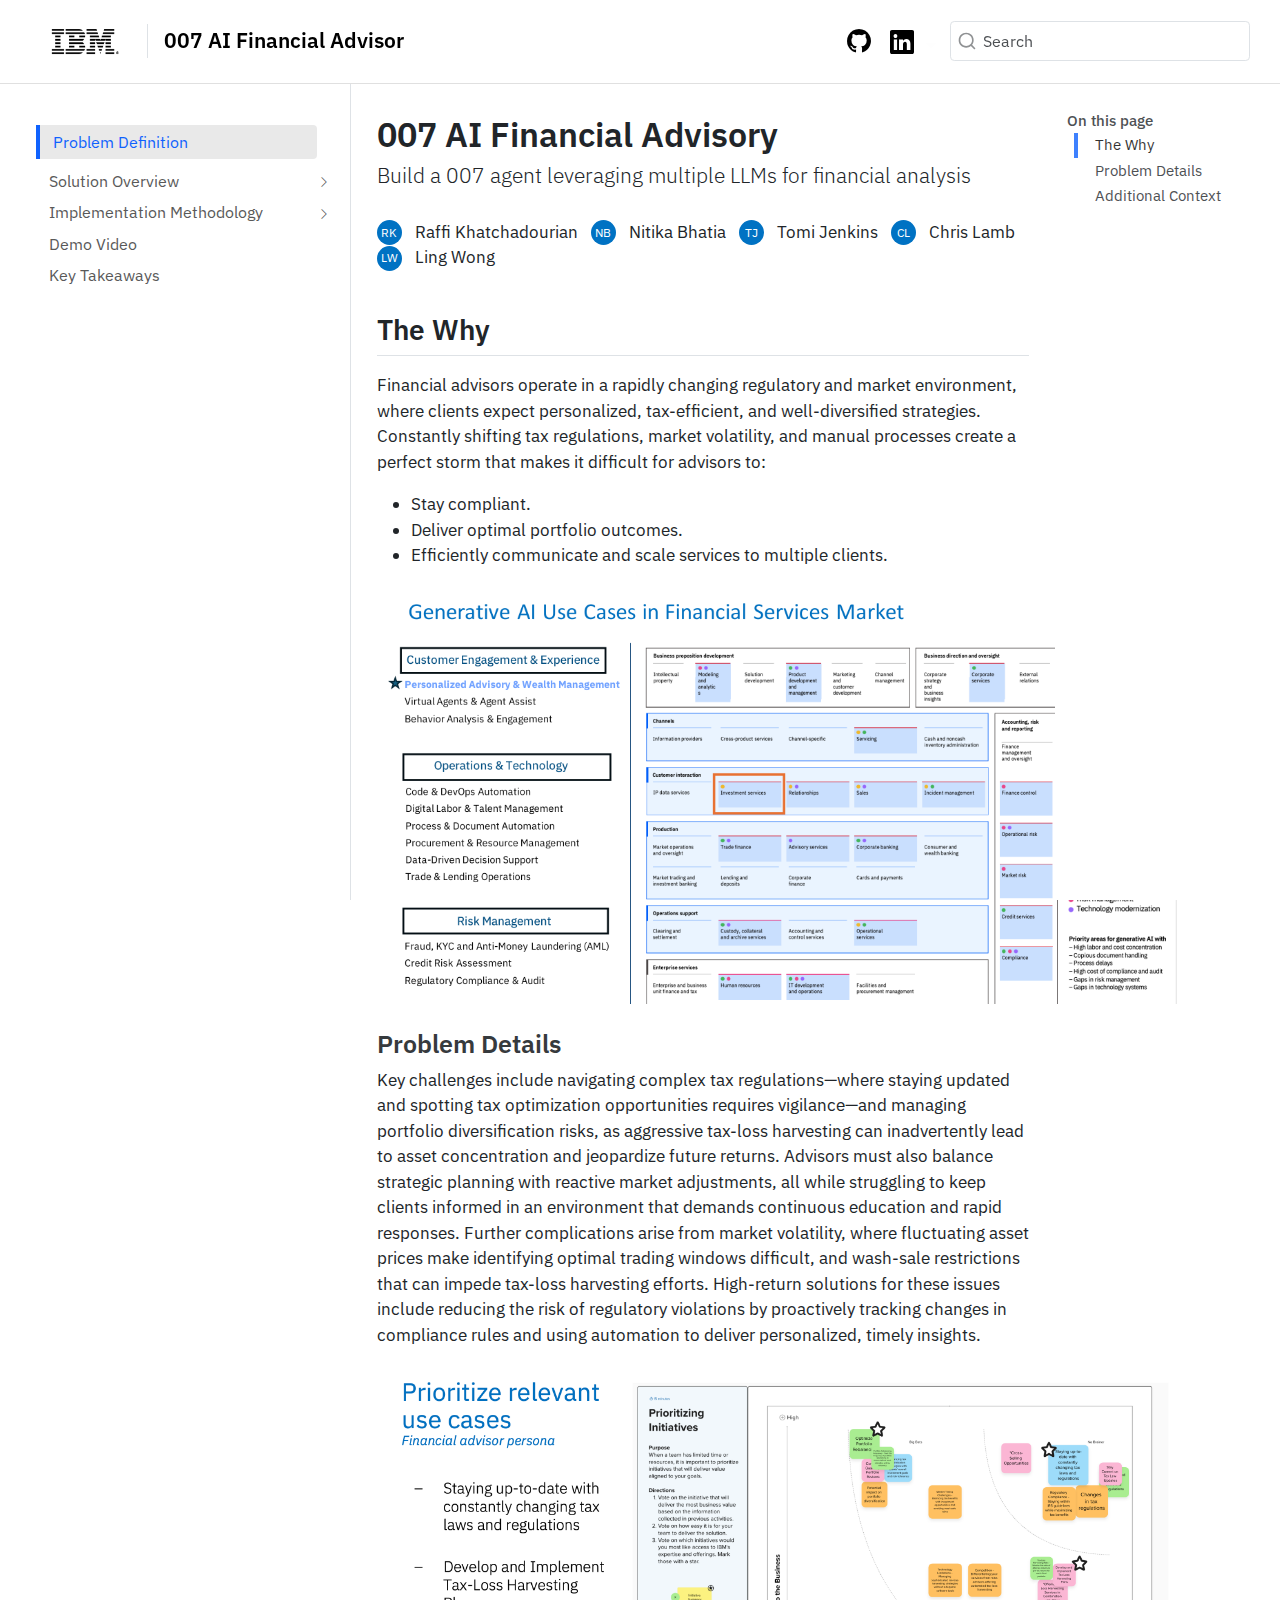
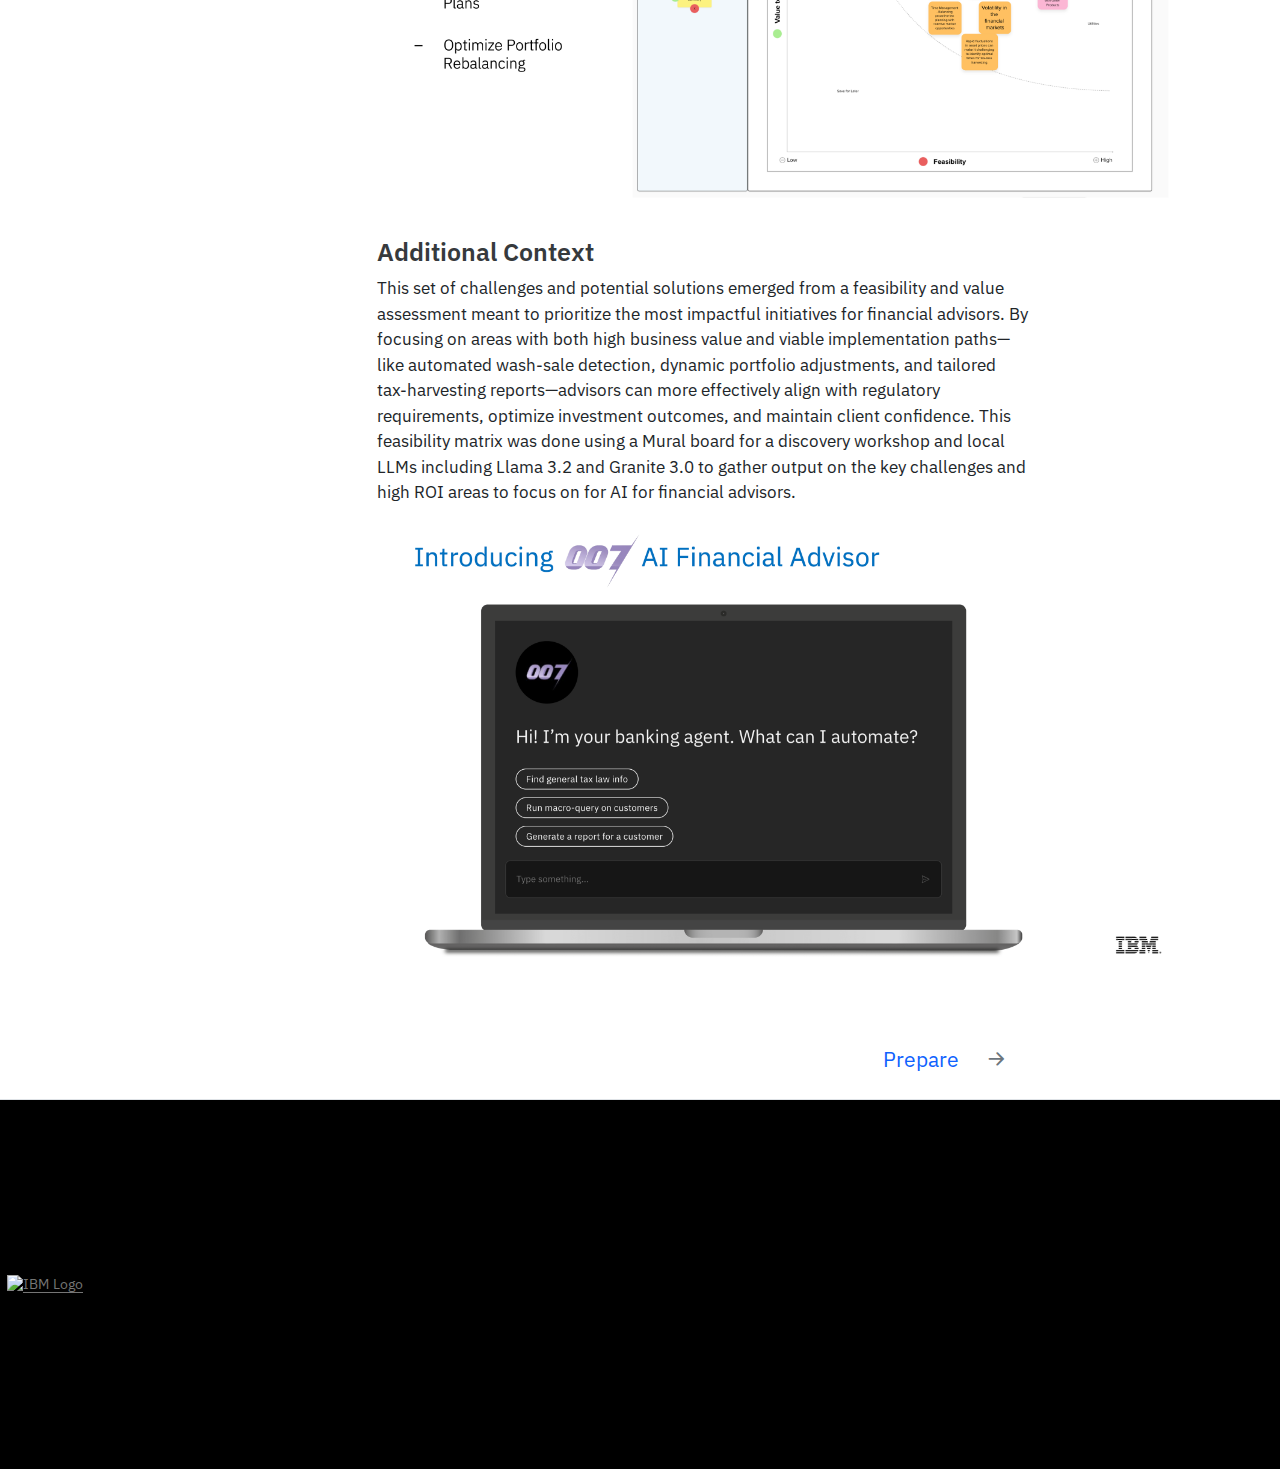
==== commit ce74ca3b: "Built site for gh-pages" ====
--- a/index.html
+++ b/index.html
@@ -39,7 +39,7 @@
 <link href="site_libs/quarto-html/quarto-syntax-highlighting-549806ee2085284f45b00abea8c6df48.css" rel="stylesheet" id="quarto-text-highlighting-styles">
 <script src="site_libs/bootstrap/bootstrap.min.js"></script>
 <link href="site_libs/bootstrap/bootstrap-icons.css" rel="stylesheet">
-<link href="site_libs/bootstrap/bootstrap-e8bcf64876ec7cad2f78e58d541fd4f4.min.css" rel="stylesheet" append-hash="true" id="quarto-bootstrap" data-mode="light">
+<link href="site_libs/bootstrap/bootstrap-94e778a138bc557608232593ff1d6d72.min.css" rel="stylesheet" append-hash="true" id="quarto-bootstrap" data-mode="light">
 <script id="quarto-search-options" type="application/json">{
   "location": "navbar",
   "copy-button": false,
@@ -92,7 +92,7 @@
           <div class="collapse navbar-collapse" id="navbarCollapse">
             <ul class="navbar-nav navbar-nav-scroll ms-auto">
   <li class="nav-item compact">
-    <a class="nav-link" href="https://github.com/ibm-client-engineering/007-AI-Financial-Advisor"> <i class="bi bi-github" role="img">
+    <a class="nav-link" href="https://github.com/ibm-client-engineering/solution-007-AI-Financial-Advisor"> <i class="bi bi-github" role="img">
 </i> 
 <span class="menu-text"></span></a>
   </li>  
@@ -104,11 +104,11 @@
     </a>
     <ul class="dropdown-menu dropdown-menu-end" aria-labelledby="nav-menu-bi-linkedin">    
         <li>
-    <a class="dropdown-item" href="http://linkedin.com/post">
+    <a class="dropdown-item" href="https://www.linkedin.com/shareArticle?mini=true&amp;url=https://ibm-client-engineering.github.io/solution-007-AI-Financial-Advisor/&amp;title=007%20AI%20Financial%20Advisor&amp;summary=Check%20out%20this%20guide%20on%20building%20a%20007%20agent%20for%20financial%20advisors%20using%20multiple%20large%20language%20models%20and%20custom%20automations%20including%20report%20generation%20and%20email%20automation.&amp;source=IBM">
  <span class="dropdown-text">Share on your LinkedIn</span></a>
   </li>  
         <li>
-    <a class="dropdown-item" href="https://www.linkedin.com/company/ibm/">
+    <a class="dropdown-item" href="https://www.linkedin.com/company/cs-tech-expert-labs">
  <span class="dropdown-text">IBM LinkedIn</span></a>
   </li>  
     </ul>
@@ -202,6 +202,12 @@
   </li>
         <li class="sidebar-item">
   <div class="sidebar-item-container"> 
+  <a href="./src/demo-video.html" class="sidebar-item-text sidebar-link">
+ <span class="menu-text">Demo Video</span></a>
+  </div>
+</li>
+        <li class="sidebar-item">
+  <div class="sidebar-item-container"> 
   <a href="./src/key-takeaway.html" class="sidebar-item-text sidebar-link">
  <span class="menu-text">Key Takeaways</span></a>
   </div>
@@ -367,7 +373,7 @@
   }
     var localhostRegex = new RegExp(/^(?:http|https):\/\/localhost\:?[0-9]*\//);
     var mailtoRegex = new RegExp(/^mailto:/);
-      var filterRegex = new RegExp("https:\/\/ibm-client-engineering\.github\.io\/007-AI-Financial-Advisor\/");
+      var filterRegex = new RegExp("https:\/\/ibm-client-engineering\.github\.io\/solution-007-AI-Financial-Advisor\/");
     var isInternal = (href) => {
         return filterRegex.test(href) || localhostRegex.test(href) || mailtoRegex.test(href);
     }
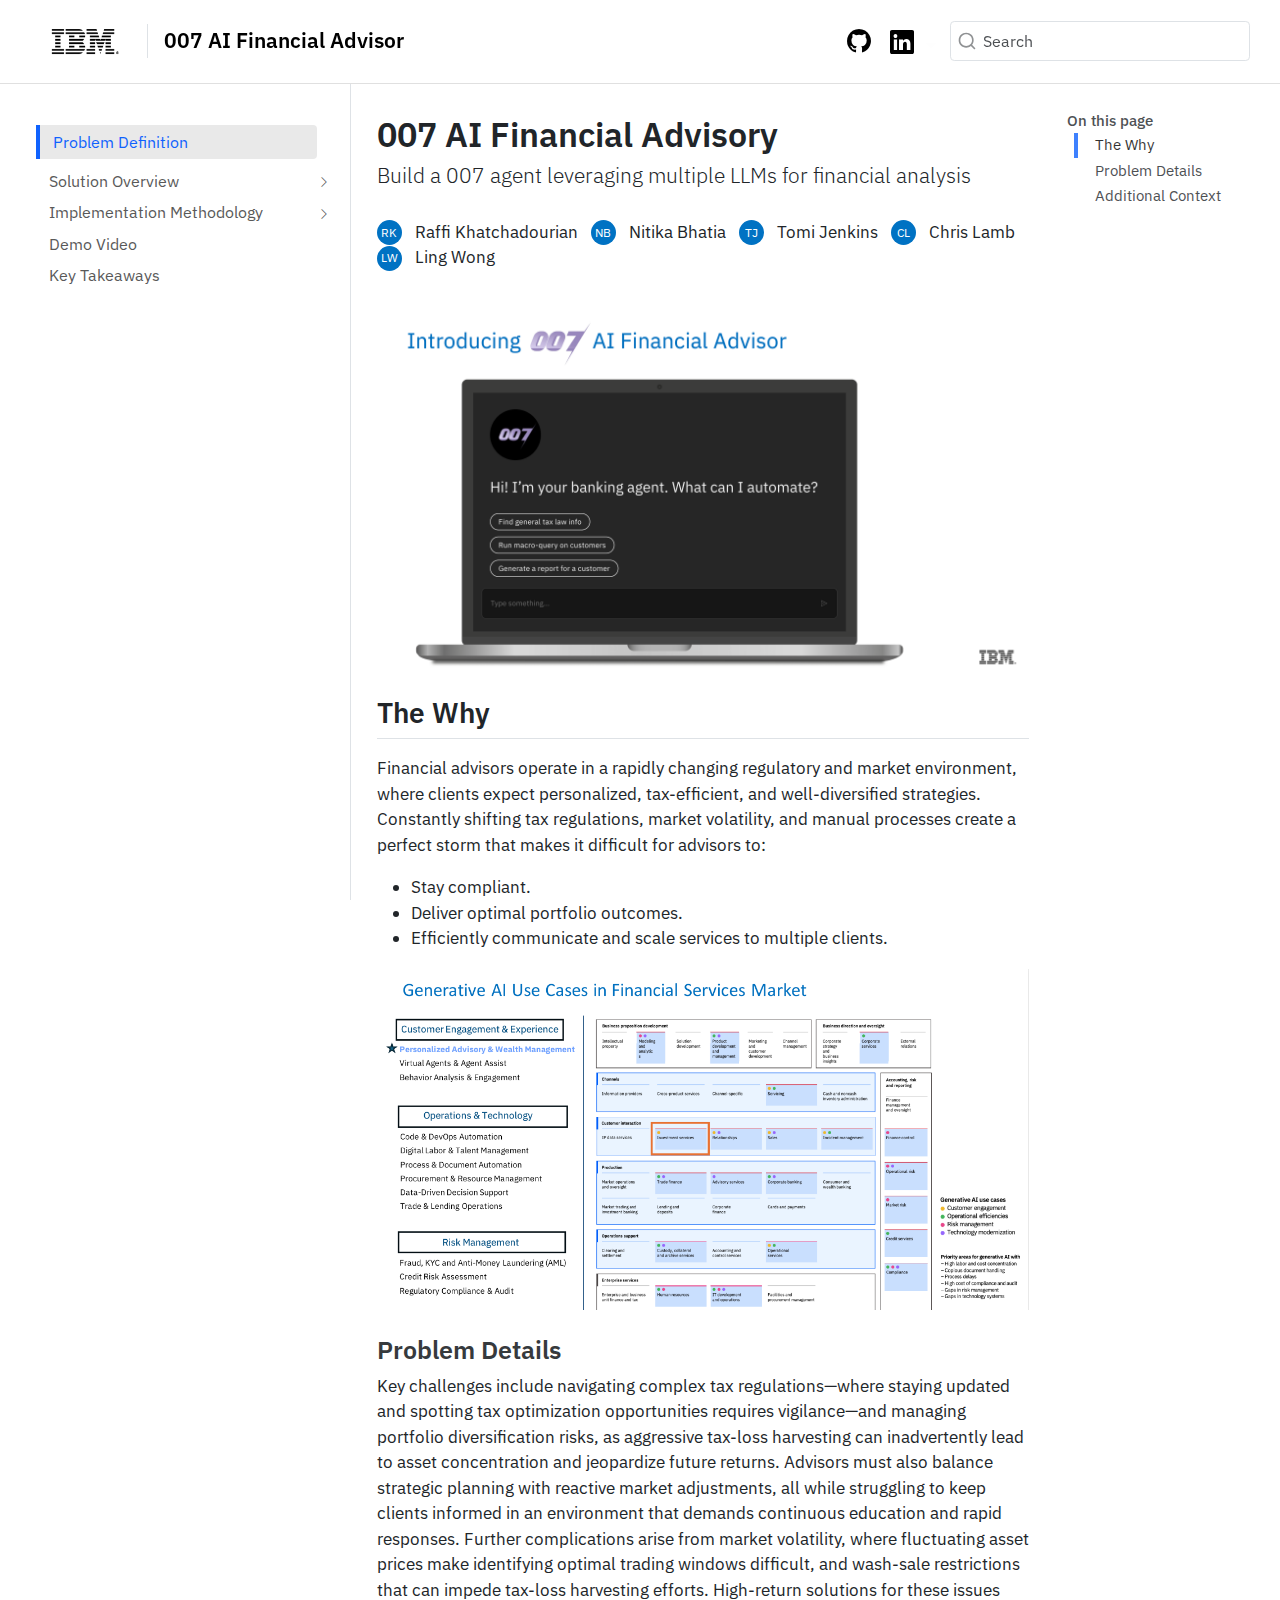
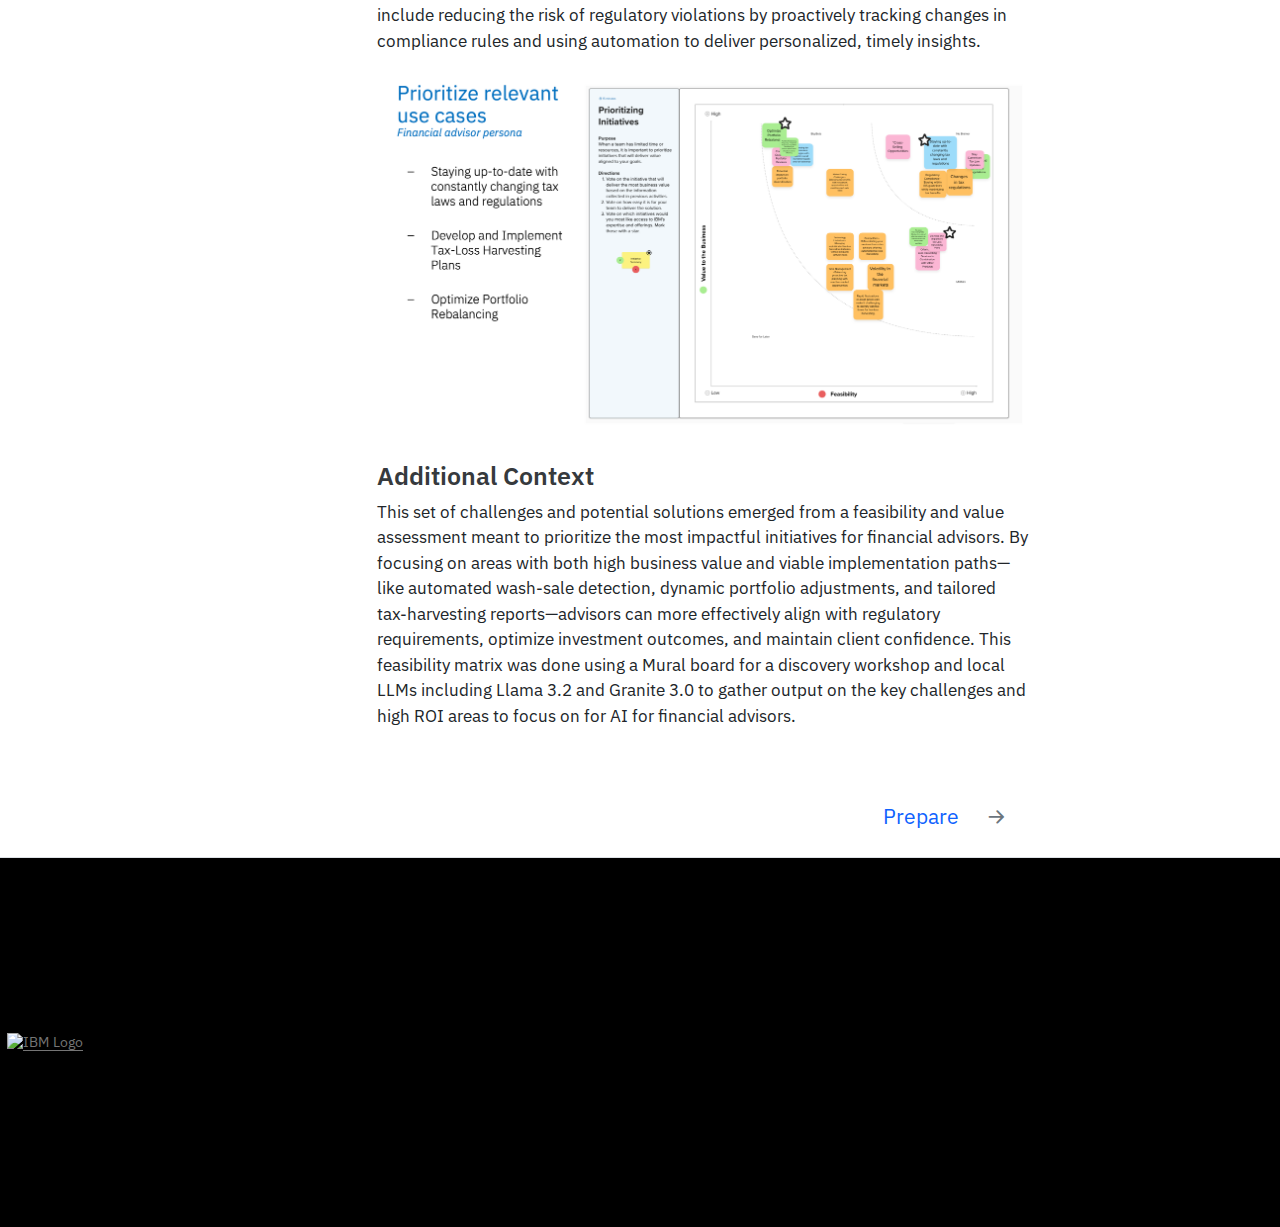
==== commit f66fcb93: "Built site for gh-pages" ====
--- a/index.html
+++ b/index.html
@@ -39,7 +39,7 @@
 <link href="site_libs/quarto-html/quarto-syntax-highlighting-549806ee2085284f45b00abea8c6df48.css" rel="stylesheet" id="quarto-text-highlighting-styles">
 <script src="site_libs/bootstrap/bootstrap.min.js"></script>
 <link href="site_libs/bootstrap/bootstrap-icons.css" rel="stylesheet">
-<link href="site_libs/bootstrap/bootstrap-94e778a138bc557608232593ff1d6d72.min.css" rel="stylesheet" append-hash="true" id="quarto-bootstrap" data-mode="light">
+<link href="site_libs/bootstrap/bootstrap-3b2590fc17342e6e4b965bfeef16b23f.min.css" rel="stylesheet" append-hash="true" id="quarto-bootstrap" data-mode="light">
 <script id="quarto-search-options" type="application/json">{
   "location": "navbar",
   "copy-button": false,
@@ -259,6 +259,7 @@
 <span class="dot">CL</span>  Chris Lamb 
 <span class="dot">LW</span>  Ling Wong 
 <p><br></p>
+<p><img src="./images/007/007_Mac.png" alt="prototype" class="responsive-img"></p>
 <section id="the-why" class="level2">
 <h2 class="anchored" data-anchor-id="the-why">The Why</h2>
 <p>Financial advisors operate in a rapidly changing regulatory and market environment, where clients expect personalized, tax-efficient, and well-diversified strategies. Constantly shifting tax regulations, market volatility, and manual processes create a perfect storm that makes it difficult for advisors to:</p>
@@ -267,16 +268,15 @@
 <li>Deliver optimal portfolio outcomes.</li>
 <li>Efficiently communicate and scale services to multiple clients.</li>
 </ul>
-<p><img src="./images/007/GenAI_Use_Cases.png" alt="Diagram" width="800"></p>
+<p><img src="./images/007/GenAI_Use_Cases.png" alt="Diagram" class="responsive-img"></p>
 <section id="problem-details" class="level3">
 <h3 class="anchored" data-anchor-id="problem-details">Problem Details</h3>
 <p>Key challenges include navigating complex tax regulations—where staying updated and spotting tax optimization opportunities requires vigilance—and managing portfolio diversification risks, as aggressive tax-loss harvesting can inadvertently lead to asset concentration and jeopardize future returns. Advisors must also balance strategic planning with reactive market adjustments, all while struggling to keep clients informed in an environment that demands continuous education and rapid responses. Further complications arise from market volatility, where fluctuating asset prices make identifying optimal trading windows difficult, and wash-sale restrictions that can impede tax-loss harvesting efforts. High-return solutions for these issues include reducing the risk of regulatory violations by proactively tracking changes in compliance rules and using automation to deliver personalized, timely insights.</p>
-<p><img src="./images/007/Use_Cases.png" alt="matrix" width="800"></p>
+<p><img src="./images/007/Use_Cases.png" alt="matrix" class="responsive-img"></p>
 </section>
 <section id="additional-context" class="level3">
 <h3 class="anchored" data-anchor-id="additional-context">Additional Context</h3>
 <p>This set of challenges and potential solutions emerged from a feasibility and value assessment meant to prioritize the most impactful initiatives for financial advisors. By focusing on areas with both high business value and viable implementation paths—like automated wash-sale detection, dynamic portfolio adjustments, and tailored tax-harvesting reports—advisors can more effectively align with regulatory requirements, optimize investment outcomes, and maintain client confidence. This feasibility matrix was done using a Mural board for a discovery workshop and local LLMs including Llama 3.2 and Granite 3.0 to gather output on the key challenges and high ROI areas to focus on for AI for financial advisors.</p>
-<p><img src="./images/007/007_Mac.png" alt="prototype" width="800"></p>
 
 
 </section>
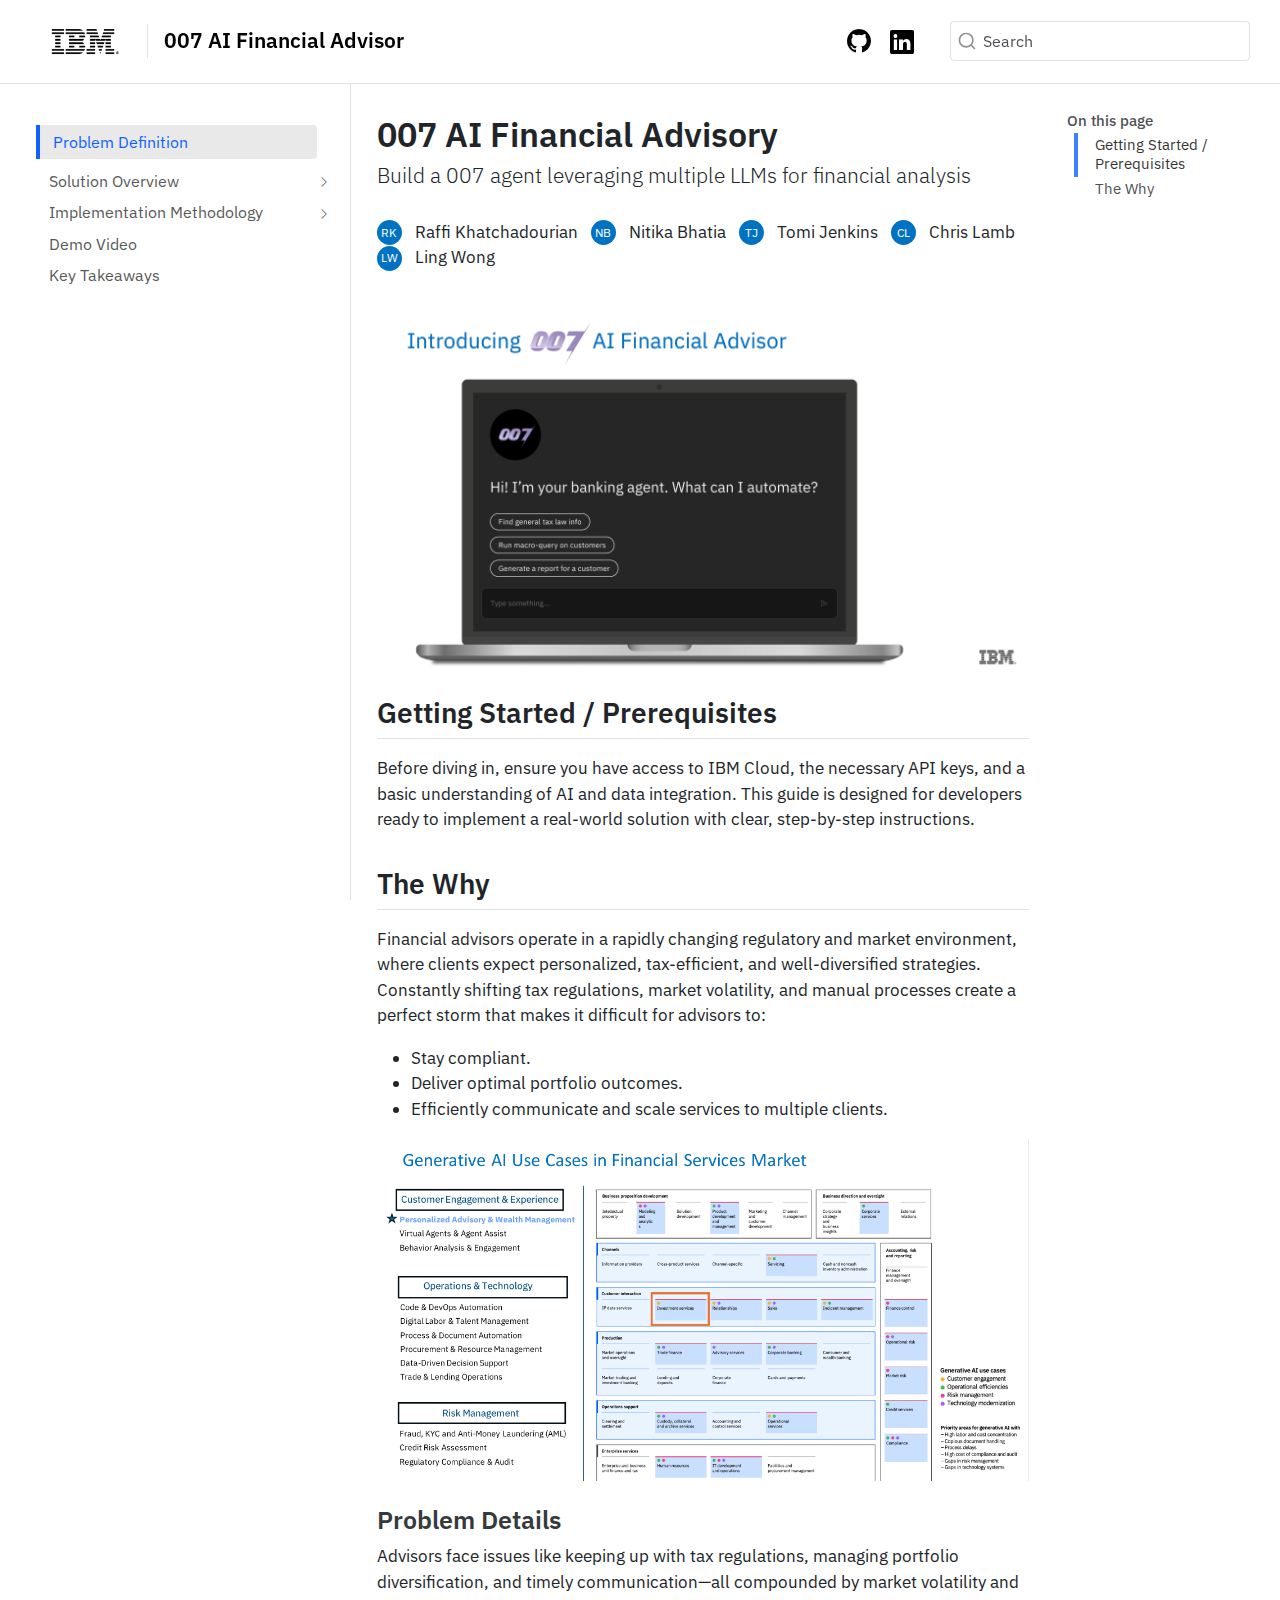
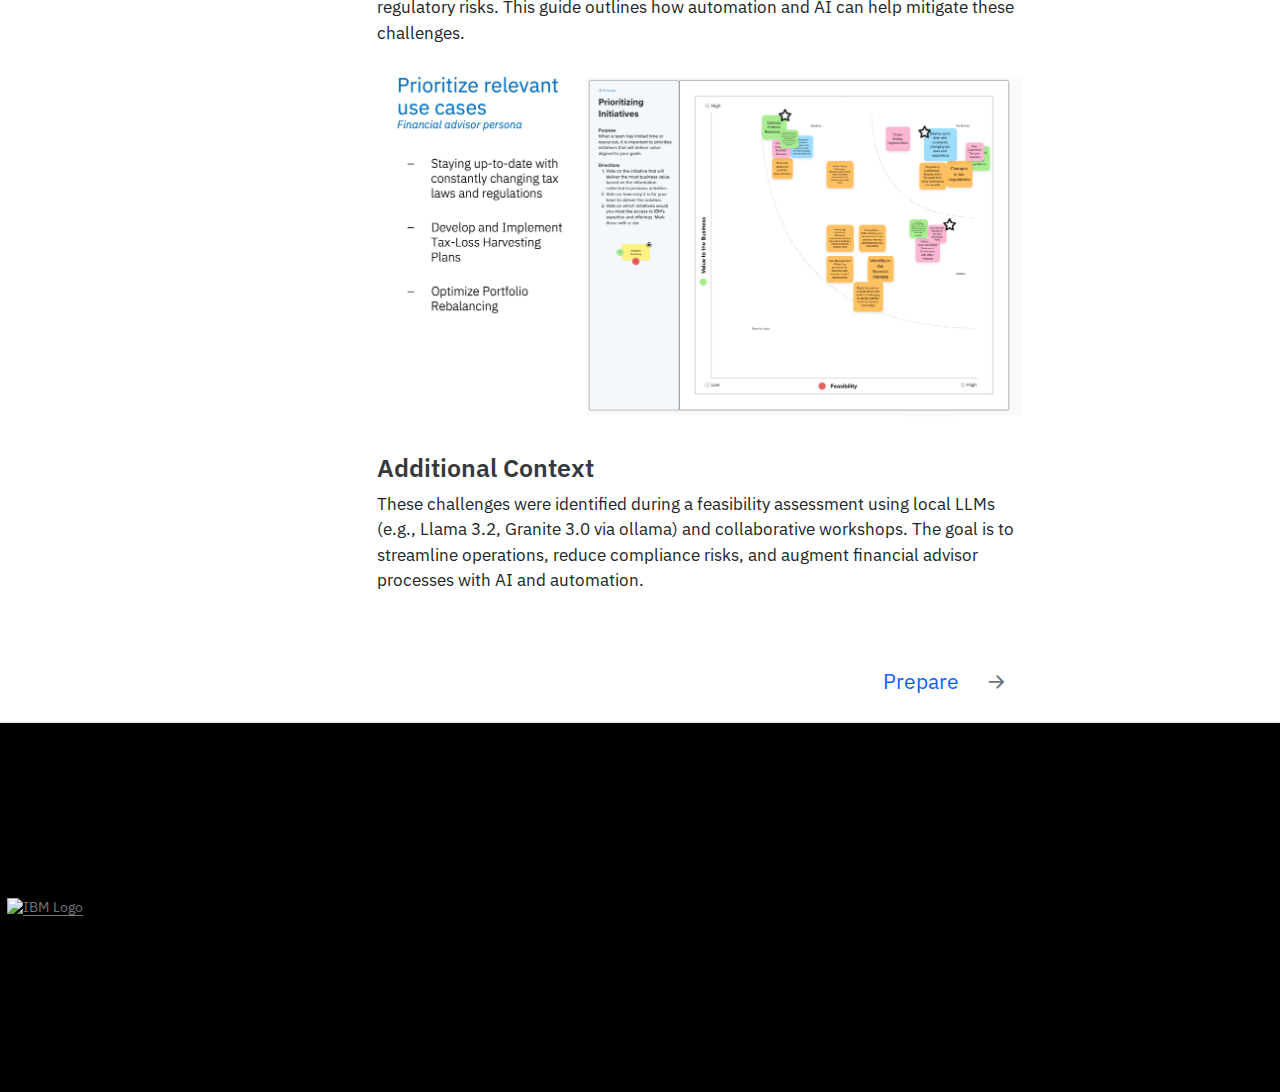
==== commit f1e5fa1e: "Built site for gh-pages" ====
--- a/index.html
+++ b/index.html
@@ -222,7 +222,8 @@
     <h2 id="toc-title">On this page</h2>
    
   <ul>
-  <li><a href="#the-why" id="toc-the-why" class="nav-link active" data-scroll-target="#the-why">The Why</a>
+  <li><a href="#getting-started-prerequisites" id="toc-getting-started-prerequisites" class="nav-link active" data-scroll-target="#getting-started-prerequisites">Getting Started / Prerequisites</a></li>
+  <li><a href="#the-why" id="toc-the-why" class="nav-link" data-scroll-target="#the-why">The Why</a>
   <ul class="collapse">
   <li><a href="#problem-details" id="toc-problem-details" class="nav-link" data-scroll-target="#problem-details">Problem Details</a></li>
   <li><a href="#additional-context" id="toc-additional-context" class="nav-link" data-scroll-target="#additional-context">Additional Context</a></li>
@@ -260,6 +261,10 @@
 <span class="dot">LW</span>  Ling Wong 
 <p><br></p>
 <p><img src="./images/007/007_Mac.png" alt="prototype" class="responsive-img"></p>
+<section id="getting-started-prerequisites" class="level2">
+<h2 class="anchored" data-anchor-id="getting-started-prerequisites">Getting Started / Prerequisites</h2>
+<p>Before diving in, ensure you have access to IBM Cloud, the necessary API keys, and a basic understanding of AI and data integration. This guide is designed for developers ready to implement a real-world solution with clear, step-by-step instructions.</p>
+</section>
 <section id="the-why" class="level2">
 <h2 class="anchored" data-anchor-id="the-why">The Why</h2>
 <p>Financial advisors operate in a rapidly changing regulatory and market environment, where clients expect personalized, tax-efficient, and well-diversified strategies. Constantly shifting tax regulations, market volatility, and manual processes create a perfect storm that makes it difficult for advisors to:</p>
@@ -271,12 +276,12 @@
 <p><img src="./images/007/GenAI_Use_Cases.png" alt="Diagram" class="responsive-img"></p>
 <section id="problem-details" class="level3">
 <h3 class="anchored" data-anchor-id="problem-details">Problem Details</h3>
-<p>Key challenges include navigating complex tax regulations—where staying updated and spotting tax optimization opportunities requires vigilance—and managing portfolio diversification risks, as aggressive tax-loss harvesting can inadvertently lead to asset concentration and jeopardize future returns. Advisors must also balance strategic planning with reactive market adjustments, all while struggling to keep clients informed in an environment that demands continuous education and rapid responses. Further complications arise from market volatility, where fluctuating asset prices make identifying optimal trading windows difficult, and wash-sale restrictions that can impede tax-loss harvesting efforts. High-return solutions for these issues include reducing the risk of regulatory violations by proactively tracking changes in compliance rules and using automation to deliver personalized, timely insights.</p>
+<p>Advisors face issues like keeping up with tax regulations, managing portfolio diversification, and timely communication—all compounded by market volatility and regulatory risks. This guide outlines how automation and AI can help mitigate these challenges.</p>
 <p><img src="./images/007/Use_Cases.png" alt="matrix" class="responsive-img"></p>
 </section>
 <section id="additional-context" class="level3">
 <h3 class="anchored" data-anchor-id="additional-context">Additional Context</h3>
-<p>This set of challenges and potential solutions emerged from a feasibility and value assessment meant to prioritize the most impactful initiatives for financial advisors. By focusing on areas with both high business value and viable implementation paths—like automated wash-sale detection, dynamic portfolio adjustments, and tailored tax-harvesting reports—advisors can more effectively align with regulatory requirements, optimize investment outcomes, and maintain client confidence. This feasibility matrix was done using a Mural board for a discovery workshop and local LLMs including Llama 3.2 and Granite 3.0 to gather output on the key challenges and high ROI areas to focus on for AI for financial advisors.</p>
+<p>These challenges were identified during a feasibility assessment using local LLMs (e.g., Llama 3.2, Granite 3.0 via ollama) and collaborative workshops. The goal is to streamline operations, reduce compliance risks, and augment financial advisor processes with AI and automation.</p>
 
 
 </section>
